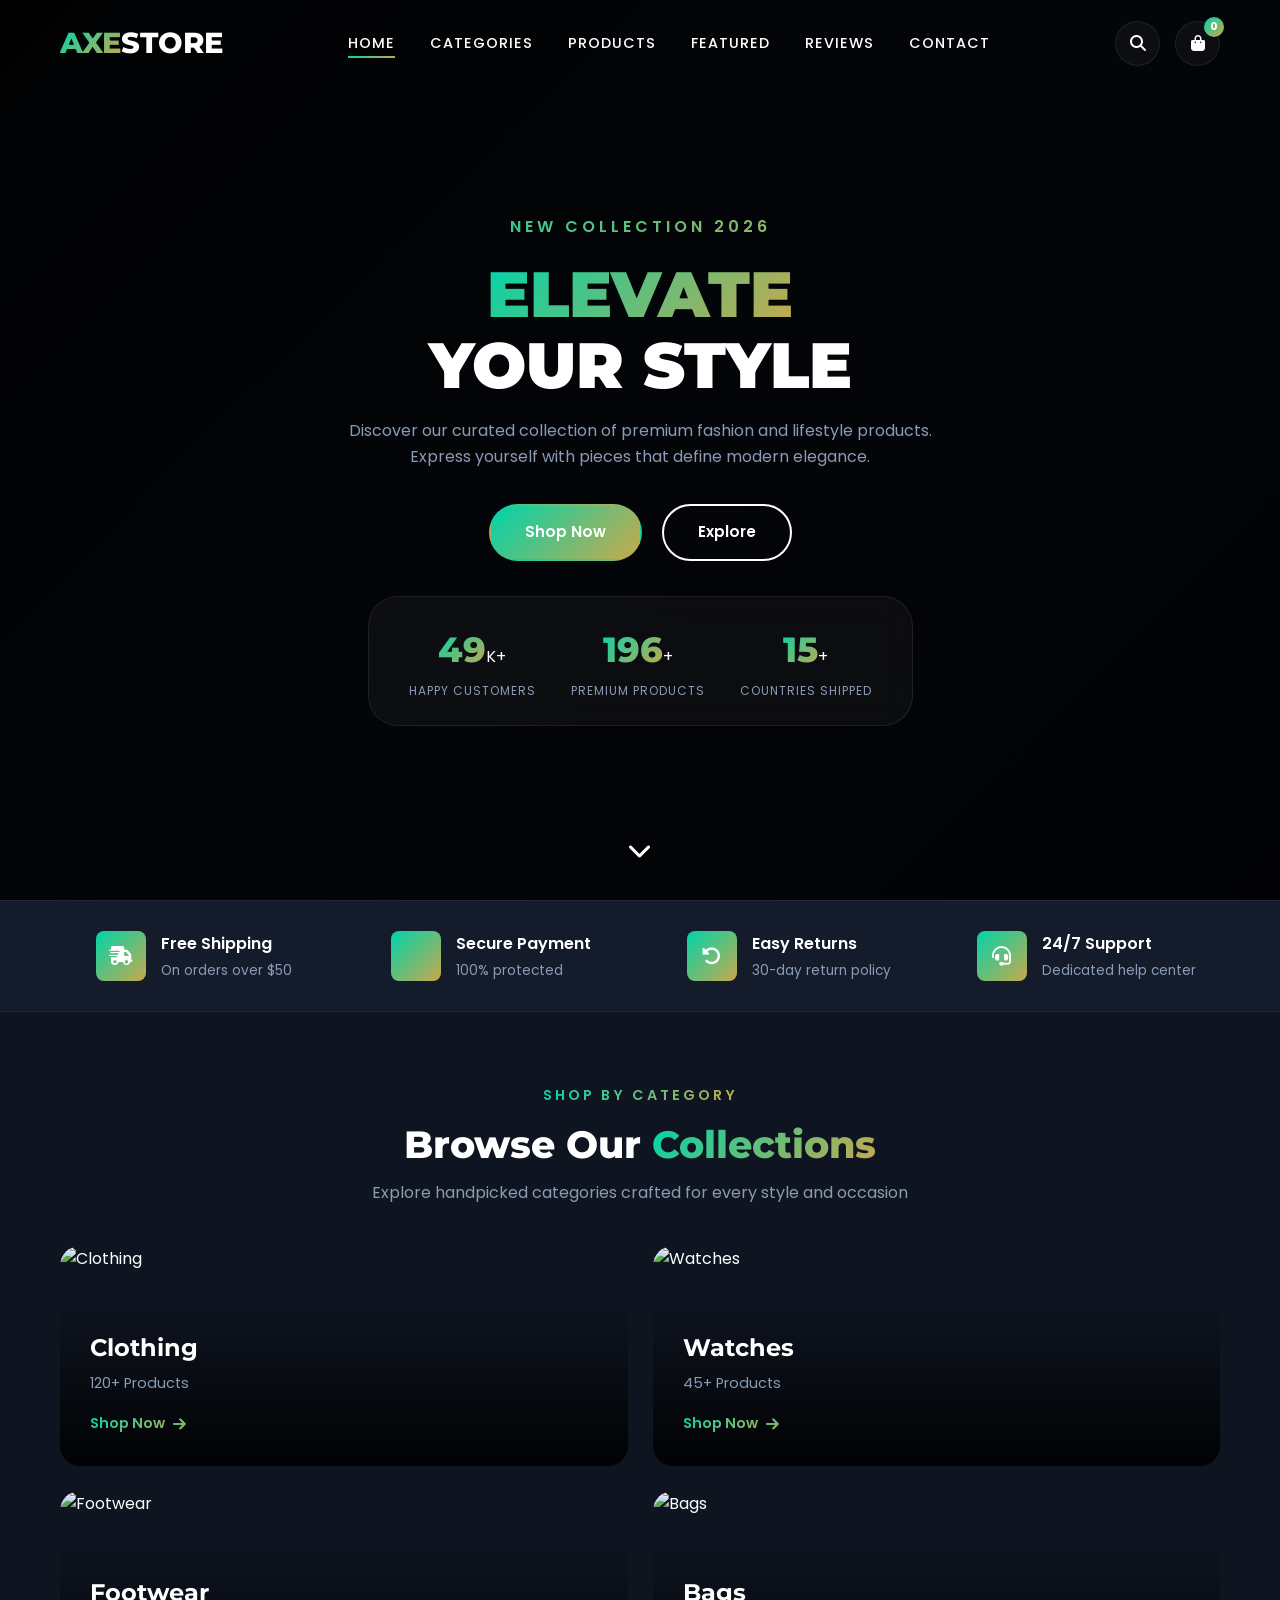
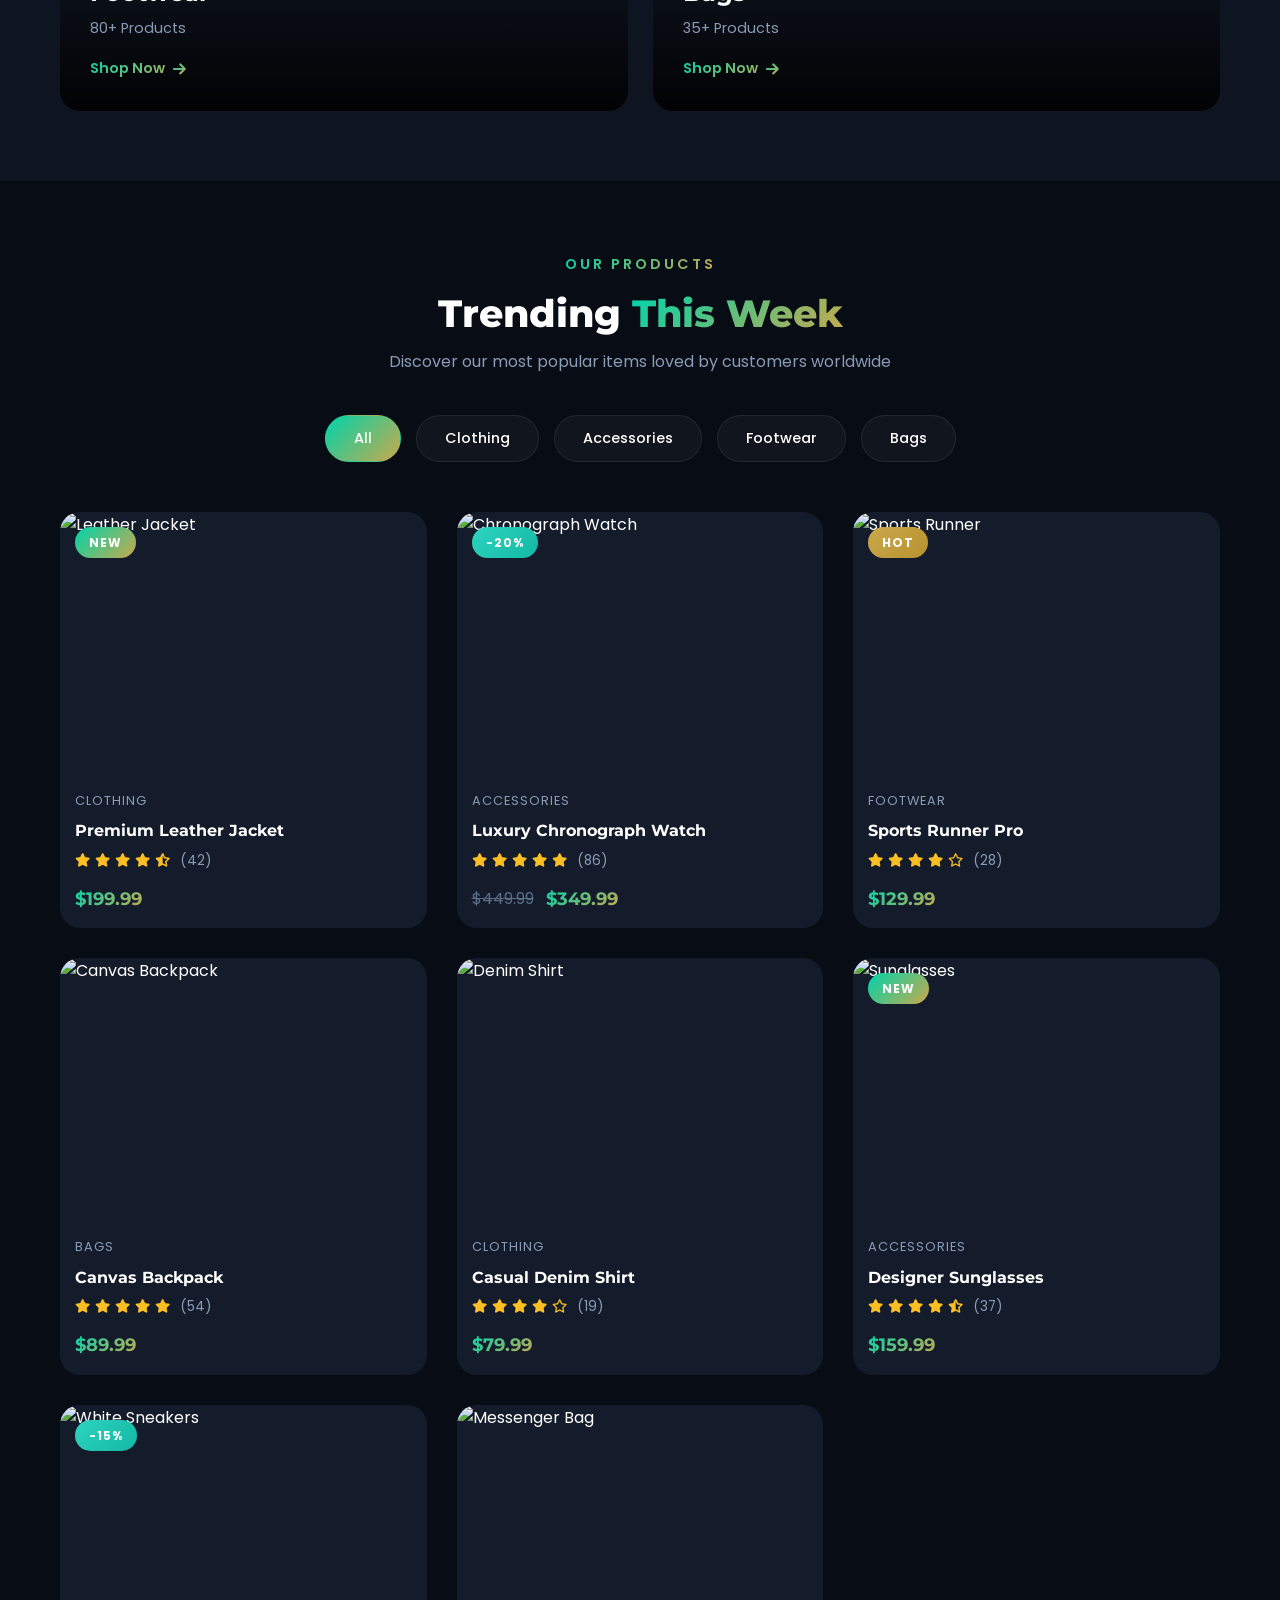
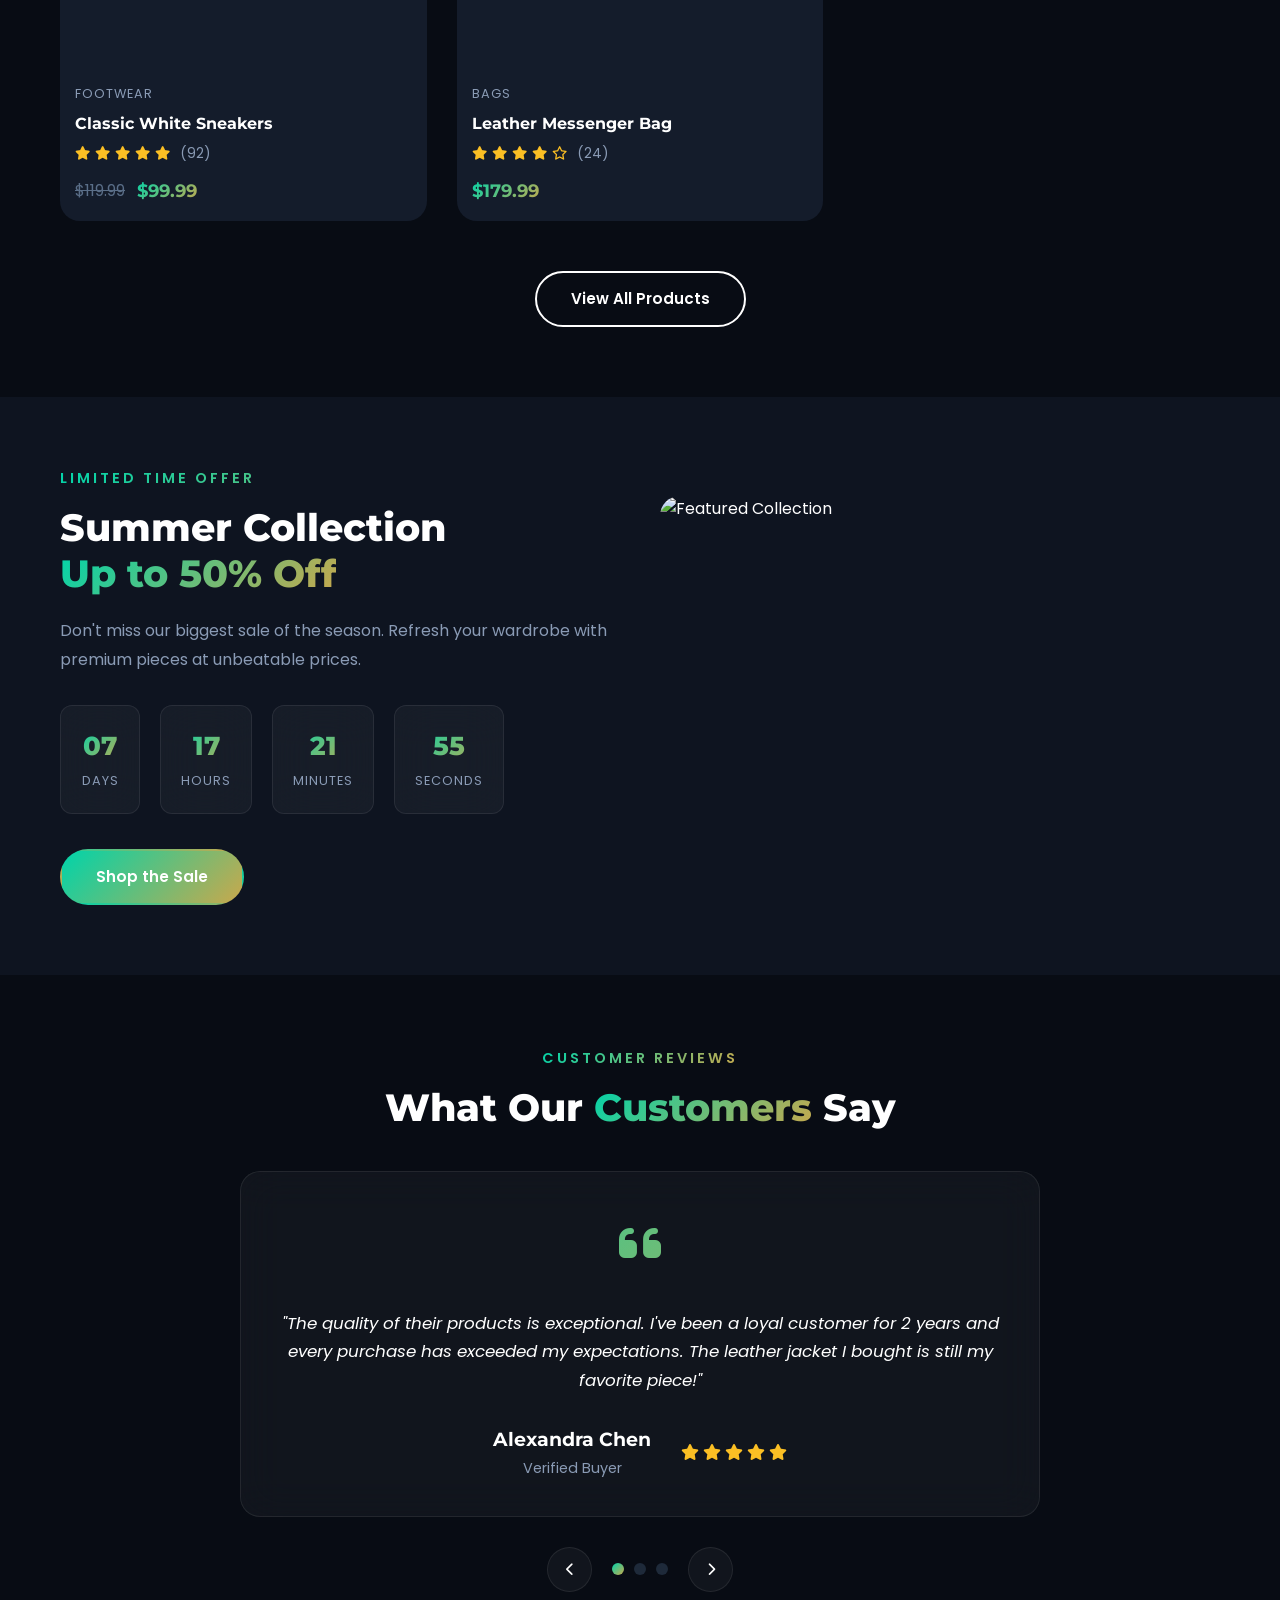
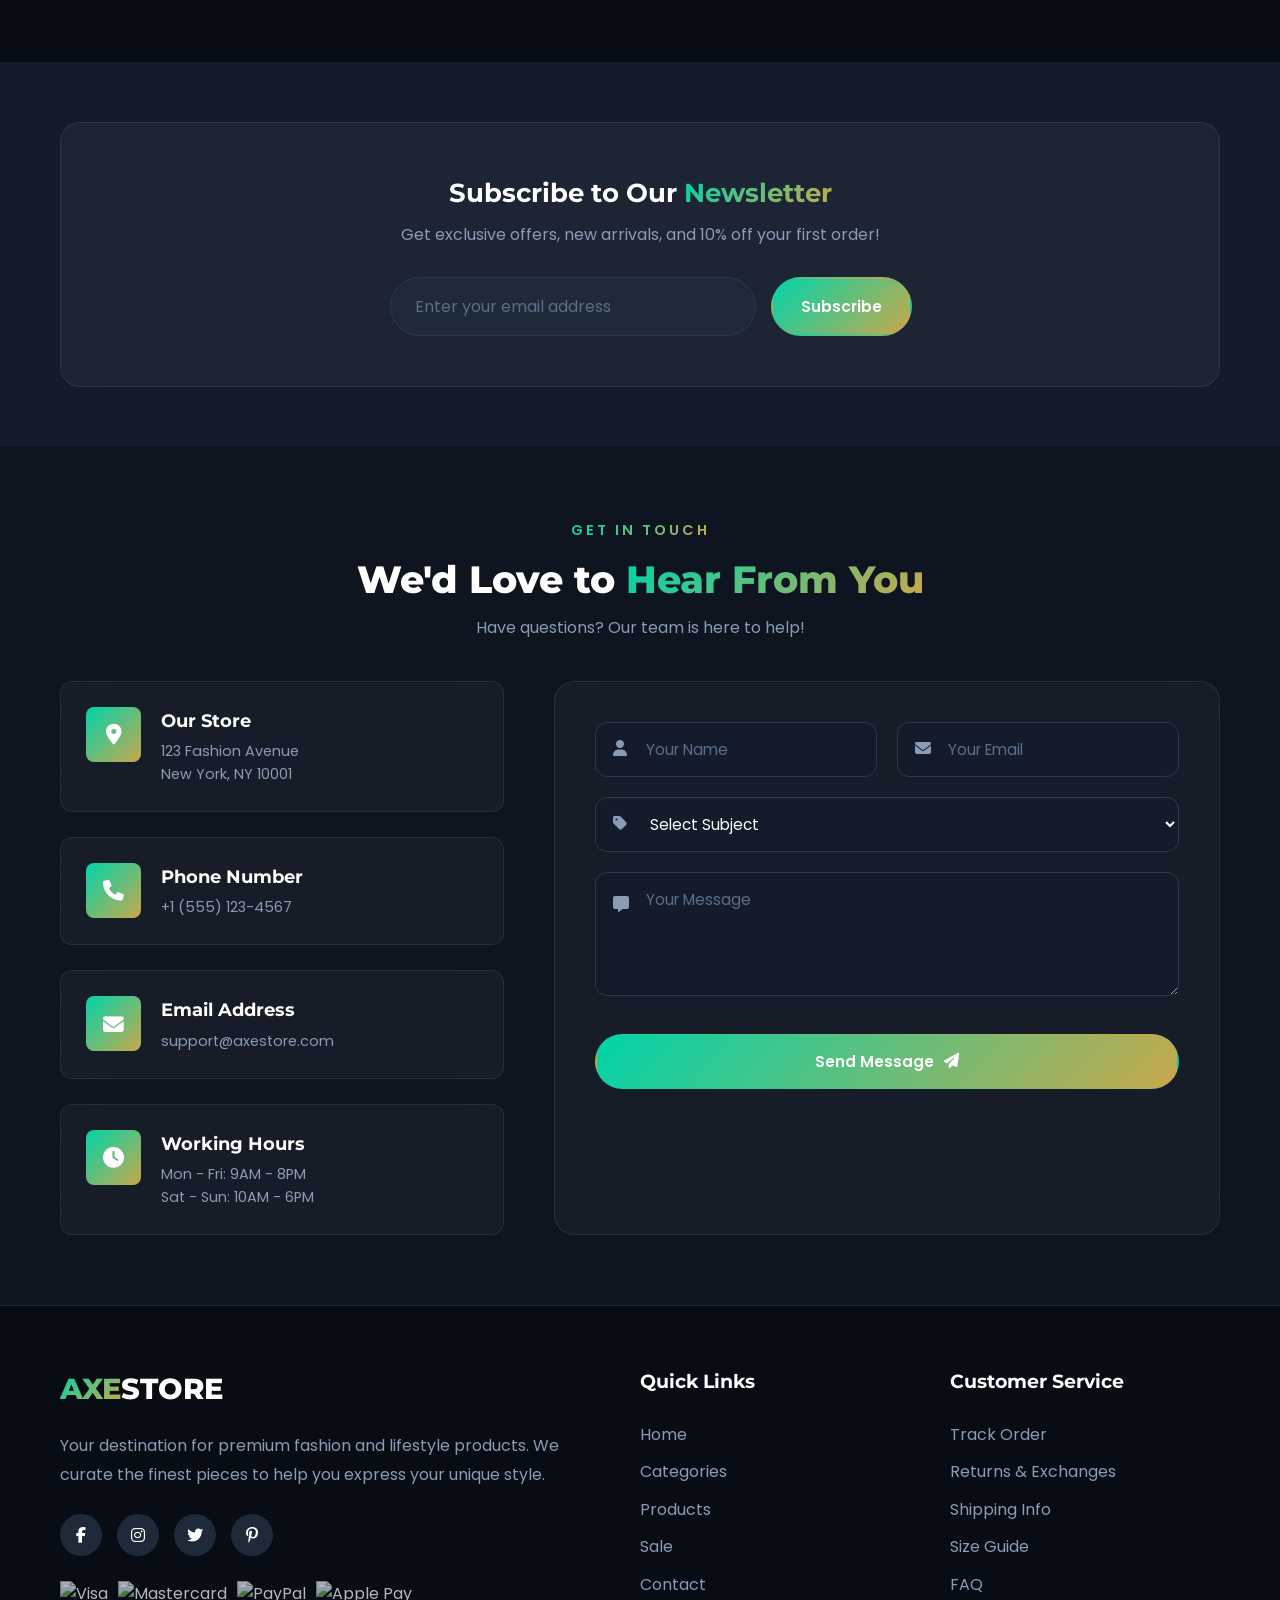
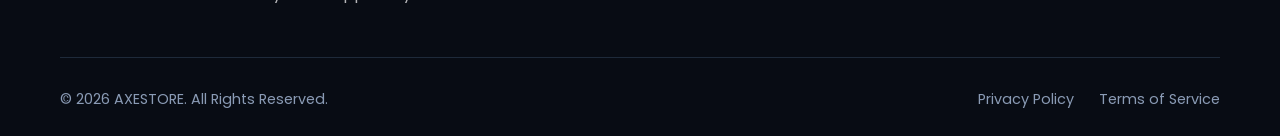
==== index.html @ 55f92786 "Add base styles and layout for the website with CSS variables, typography, buttons, and responsive d" ====
<!DOCTYPE html>
<html lang="en">

<head>
    <meta charset="UTF-8">
    <meta name="viewport" content="width=device-width, initial-scale=1.0">
    <title>AXESTORE | Premium Fashion & Lifestyle</title>
    <meta name="description"
        content="AXESTORE - Discover premium fashion, accessories, and lifestyle products. Shop the latest trends with free shipping on orders over $50.">
    <link rel="preconnect" href="https://fonts.googleapis.com">
    <link rel="preconnect" href="https://fonts.gstatic.com" crossorigin>
    <link
        href="https://fonts.googleapis.com/css2?family=Montserrat:wght@400;500;600;700;800;900&family=Poppins:wght@300;400;500;600;700&display=swap"
        rel="stylesheet">
    <link rel="stylesheet" href="https://cdnjs.cloudflare.com/ajax/libs/font-awesome/6.5.1/css/all.min.css">
    <link rel="stylesheet" href="styles.css">
</head>

<body>
    <!-- Preloader -->
    <div id="preloader">
        <div class="loader">
            <span>AXE</span>STORE
        </div>
    </div>

    <!-- Header -->
    <header id="header">
        <nav class="navbar">
            <div class="nav-container">
                <a href="#" class="logo">
                    <span class="logo-text">AXE</span>STORE
                </a>

                <ul class="nav-menu" id="nav-menu">
                    <li><a href="#home" class="nav-link active">Home</a></li>
                    <li><a href="#categories" class="nav-link">Categories</a></li>
                    <li><a href="#products" class="nav-link">Products</a></li>
                    <li><a href="#featured" class="nav-link">Featured</a></li>
                    <li><a href="#testimonials" class="nav-link">Reviews</a></li>
                    <li><a href="#contact" class="nav-link">Contact</a></li>
                </ul>

                <div class="nav-actions">
                    <button class="search-btn" id="search-btn" aria-label="Search">
                        <i class="fas fa-search"></i>
                    </button>
                    <button class="cart-btn" id="cart-btn" aria-label="Shopping Cart">
                        <i class="fas fa-shopping-bag"></i>
                        <span class="cart-count" id="cart-count">0</span>
                    </button>
                </div>

                <button class="hamburger" id="hamburger" aria-label="Toggle menu">
                    <span class="bar"></span>
                    <span class="bar"></span>
                    <span class="bar"></span>
                </button>
            </div>
        </nav>
    </header>

    <!-- Cart Sidebar -->
    <div class="cart-overlay" id="cart-overlay"></div>
    <div class="cart-sidebar" id="cart-sidebar">
        <div class="cart-header">
            <h3>Shopping Cart</h3>
            <button class="cart-close" id="cart-close">
                <i class="fas fa-times"></i>
            </button>
        </div>
        <div class="cart-items" id="cart-items">
            <!-- Cart items will be injected here -->
            <div class="cart-empty">
                <i class="fas fa-shopping-bag"></i>
                <p>Your cart is empty</p>
                <a href="#products" class="btn btn-primary" id="start-shopping">Start Shopping</a>
            </div>
        </div>
        <div class="cart-footer" id="cart-footer" style="display: none;">
            <div class="cart-subtotal">
                <span>Subtotal:</span>
                <span class="subtotal-amount" id="subtotal-amount">$0.00</span>
            </div>
            <a href="#" class="btn btn-primary btn-block">Checkout</a>
            <p class="cart-note">Shipping & taxes calculated at checkout</p>
        </div>
    </div>

    <!-- Hero Section -->
    <section id="home" class="hero">
        <div class="hero-bg"></div>
        <div class="hero-overlay"></div>
        <div class="hero-content">
            <div class="hero-text">
                <p class="hero-subtitle">New Collection 2026</p>
                <h1 class="hero-title">
                    <span class="gradient-text">ELEVATE</span><br>
                    YOUR STYLE
                </h1>
                <p class="hero-description">
                    Discover our curated collection of premium fashion and lifestyle products.
                    Express yourself with pieces that define modern elegance.
                </p>
                <div class="hero-buttons">
                    <a href="#products" class="btn btn-primary btn-lg">Shop Now</a>
                    <a href="#categories" class="btn btn-outline btn-lg">Explore</a>
                </div>
            </div>
            <div class="hero-stats">
                <div class="stat-item">
                    <span class="stat-number" data-target="50">0</span>K+
                    <span class="stat-label">Happy Customers</span>
                </div>
                <div class="stat-item">
                    <span class="stat-number" data-target="200">0</span>+
                    <span class="stat-label">Premium Products</span>
                </div>
                <div class="stat-item">
                    <span class="stat-number" data-target="15">0</span>+
                    <span class="stat-label">Countries Shipped</span>
                </div>
            </div>
        </div>
        <a href="#categories" class="scroll-down">
            <i class="fas fa-chevron-down"></i>
        </a>
    </section>

    <!-- Features Banner -->
    <section class="features-banner">
        <div class="container">
            <div class="features-grid">
                <div class="feature-item">
                    <div class="feature-icon">
                        <i class="fas fa-truck-fast"></i>
                    </div>
                    <div class="feature-text">
                        <h4>Free Shipping</h4>
                        <p>On orders over $50</p>
                    </div>
                </div>
                <div class="feature-item">
                    <div class="feature-icon">
                        <i class="fas fa-shield-check"></i>
                    </div>
                    <div class="feature-text">
                        <h4>Secure Payment</h4>
                        <p>100% protected</p>
                    </div>
                </div>
                <div class="feature-item">
                    <div class="feature-icon">
                        <i class="fas fa-rotate-left"></i>
                    </div>
                    <div class="feature-text">
                        <h4>Easy Returns</h4>
                        <p>30-day return policy</p>
                    </div>
                </div>
                <div class="feature-item">
                    <div class="feature-icon">
                        <i class="fas fa-headset"></i>
                    </div>
                    <div class="feature-text">
                        <h4>24/7 Support</h4>
                        <p>Dedicated help center</p>
                    </div>
                </div>
            </div>
        </div>
    </section>

    <!-- Categories Section -->
    <section id="categories" class="categories section">
        <div class="container">
            <div class="section-header reveal">
                <span class="section-subtitle">Shop By Category</span>
                <h2 class="section-title">Browse Our <span class="gradient-text">Collections</span></h2>
                <p class="section-description">Explore handpicked categories crafted for every style and occasion</p>
            </div>

            <div class="categories-grid">
                <div class="category-card large reveal" style="--delay: 0.1s" data-category="clothing">
                    <div class="category-image">
                        <img src="https://images.unsplash.com/photo-1441986300917-64674bd600d8?w=600&h=800&fit=crop"
                            alt="Clothing">
                    </div>
                    <div class="category-content">
                        <h3>Clothing</h3>
                        <p>120+ Products</p>
                        <a href="#products" class="category-link">Shop Now <i class="fas fa-arrow-right"></i></a>
                    </div>
                </div>

                <div class="category-card reveal" style="--delay: 0.2s" data-category="accessories">
                    <div class="category-image">
                        <img src="https://images.unsplash.com/photo-1523170335258-f5ed11844a49?w=400&h=400&fit=crop"
                            alt="Watches">
                    </div>
                    <div class="category-content">
                        <h3>Watches</h3>
                        <p>45+ Products</p>
                        <a href="#products" class="category-link">Shop Now <i class="fas fa-arrow-right"></i></a>
                    </div>
                </div>

                <div class="category-card reveal" style="--delay: 0.3s" data-category="footwear">
                    <div class="category-image">
                        <img src="https://images.unsplash.com/photo-1542291026-7eec264c27ff?w=400&h=400&fit=crop"
                            alt="Footwear">
                    </div>
                    <div class="category-content">
                        <h3>Footwear</h3>
                        <p>80+ Products</p>
                        <a href="#products" class="category-link">Shop Now <i class="fas fa-arrow-right"></i></a>
                    </div>
                </div>

                <div class="category-card reveal" style="--delay: 0.4s" data-category="bags">
                    <div class="category-image">
                        <img src="https://images.unsplash.com/photo-1548036328-c9fa89d128fa?w=400&h=400&fit=crop"
                            alt="Bags">
                    </div>
                    <div class="category-content">
                        <h3>Bags</h3>
                        <p>35+ Products</p>
                        <a href="#products" class="category-link">Shop Now <i class="fas fa-arrow-right"></i></a>
                    </div>
                </div>
            </div>
        </div>
    </section>

    <!-- Products Section -->
    <section id="products" class="products section">
        <div class="container">
            <div class="section-header reveal">
                <span class="section-subtitle">Our Products</span>
                <h2 class="section-title">Trending <span class="gradient-text">This Week</span></h2>
                <p class="section-description">Discover our most popular items loved by customers worldwide</p>
            </div>

            <div class="products-filter reveal">
                <button class="filter-btn active" data-filter="all">All</button>
                <button class="filter-btn" data-filter="clothing">Clothing</button>
                <button class="filter-btn" data-filter="accessories">Accessories</button>
                <button class="filter-btn" data-filter="footwear">Footwear</button>
                <button class="filter-btn" data-filter="bags">Bags</button>
            </div>

            <div class="products-grid" id="products-grid">
                <!-- Product 1 -->
                <div class="product-card reveal" data-category="clothing" data-id="1" data-name="Premium Leather Jacket"
                    data-price="199.99"
                    data-image="https://images.unsplash.com/photo-1551028719-00167b16eac5?w=400&h=500&fit=crop">
                    <div class="product-badge">New</div>
                    <div class="product-image">
                        <img src="https://images.unsplash.com/photo-1551028719-00167b16eac5?w=400&h=500&fit=crop"
                            alt="Leather Jacket">
                        <div class="product-actions">
                            <button class="action-btn wishlist-btn" aria-label="Add to wishlist">
                                <i class="far fa-heart"></i>
                            </button>
                            <button class="action-btn quick-view-btn" aria-label="Quick view">
                                <i class="far fa-eye"></i>
                            </button>
                        </div>
                        <button class="add-to-cart-btn">
                            <i class="fas fa-shopping-bag"></i> Add to Cart
                        </button>
                    </div>
                    <div class="product-info">
                        <span class="product-category">Clothing</span>
                        <h3 class="product-name">Premium Leather Jacket</h3>
                        <div class="product-rating">
                            <i class="fas fa-star"></i>
                            <i class="fas fa-star"></i>
                            <i class="fas fa-star"></i>
                            <i class="fas fa-star"></i>
                            <i class="fas fa-star-half-alt"></i>
                            <span>(42)</span>
                        </div>
                        <div class="product-price">
                            <span class="current-price">$199.99</span>
                        </div>
                    </div>
                </div>

                <!-- Product 2 -->
                <div class="product-card reveal" data-category="accessories" data-id="2"
                    data-name="Luxury Chronograph Watch" data-price="349.99"
                    data-image="https://images.unsplash.com/photo-1524592094714-0f0654e20314?w=400&h=500&fit=crop">
                    <div class="product-badge sale">-20%</div>
                    <div class="product-image">
                        <img src="https://images.unsplash.com/photo-1524592094714-0f0654e20314?w=400&h=500&fit=crop"
                            alt="Chronograph Watch">
                        <div class="product-actions">
                            <button class="action-btn wishlist-btn" aria-label="Add to wishlist">
                                <i class="far fa-heart"></i>
                            </button>
                            <button class="action-btn quick-view-btn" aria-label="Quick view">
                                <i class="far fa-eye"></i>
                            </button>
                        </div>
                        <button class="add-to-cart-btn">
                            <i class="fas fa-shopping-bag"></i> Add to Cart
                        </button>
                    </div>
                    <div class="product-info">
                        <span class="product-category">Accessories</span>
                        <h3 class="product-name">Luxury Chronograph Watch</h3>
                        <div class="product-rating">
                            <i class="fas fa-star"></i>
                            <i class="fas fa-star"></i>
                            <i class="fas fa-star"></i>
                            <i class="fas fa-star"></i>
                            <i class="fas fa-star"></i>
                            <span>(86)</span>
                        </div>
                        <div class="product-price">
                            <span class="original-price">$449.99</span>
                            <span class="current-price">$349.99</span>
                        </div>
                    </div>
                </div>

                <!-- Product 3 -->
                <div class="product-card reveal" data-category="footwear" data-id="3" data-name="Sports Runner Pro"
                    data-price="129.99"
                    data-image="https://images.unsplash.com/photo-1542291026-7eec264c27ff?w=400&h=500&fit=crop">
                    <div class="product-badge hot">Hot</div>
                    <div class="product-image">
                        <img src="https://images.unsplash.com/photo-1542291026-7eec264c27ff?w=400&h=500&fit=crop"
                            alt="Sports Runner">
                        <div class="product-actions">
                            <button class="action-btn wishlist-btn" aria-label="Add to wishlist">
                                <i class="far fa-heart"></i>
                            </button>
                            <button class="action-btn quick-view-btn" aria-label="Quick view">
                                <i class="far fa-eye"></i>
                            </button>
                        </div>
                        <button class="add-to-cart-btn">
                            <i class="fas fa-shopping-bag"></i> Add to Cart
                        </button>
                    </div>
                    <div class="product-info">
                        <span class="product-category">Footwear</span>
                        <h3 class="product-name">Sports Runner Pro</h3>
                        <div class="product-rating">
                            <i class="fas fa-star"></i>
                            <i class="fas fa-star"></i>
                            <i class="fas fa-star"></i>
                            <i class="fas fa-star"></i>
                            <i class="far fa-star"></i>
                            <span>(28)</span>
                        </div>
                        <div class="product-price">
                            <span class="current-price">$129.99</span>
                        </div>
                    </div>
                </div>

                <!-- Product 4 -->
                <div class="product-card reveal" data-category="bags" data-id="4" data-name="Canvas Backpack"
                    data-price="89.99"
                    data-image="https://images.unsplash.com/photo-1553062407-98eeb64c6a62?w=400&h=500&fit=crop">
                    <div class="product-image">
                        <img src="https://images.unsplash.com/photo-1553062407-98eeb64c6a62?w=400&h=500&fit=crop"
                            alt="Canvas Backpack">
                        <div class="product-actions">
                            <button class="action-btn wishlist-btn" aria-label="Add to wishlist">
                                <i class="far fa-heart"></i>
                            </button>
                            <button class="action-btn quick-view-btn" aria-label="Quick view">
                                <i class="far fa-eye"></i>
                            </button>
                        </div>
                        <button class="add-to-cart-btn">
                            <i class="fas fa-shopping-bag"></i> Add to Cart
                        </button>
                    </div>
                    <div class="product-info">
                        <span class="product-category">Bags</span>
                        <h3 class="product-name">Canvas Backpack</h3>
                        <div class="product-rating">
                            <i class="fas fa-star"></i>
                            <i class="fas fa-star"></i>
                            <i class="fas fa-star"></i>
                            <i class="fas fa-star"></i>
                            <i class="fas fa-star"></i>
                            <span>(54)</span>
                        </div>
                        <div class="product-price">
                            <span class="current-price">$89.99</span>
                        </div>
                    </div>
                </div>

                <!-- Product 5 -->
                <div class="product-card reveal" data-category="clothing" data-id="5" data-name="Casual Denim Shirt"
                    data-price="79.99"
                    data-image="https://images.unsplash.com/photo-1596755094514-f87e34085b2c?w=400&h=500&fit=crop">
                    <div class="product-image">
                        <img src="https://images.unsplash.com/photo-1596755094514-f87e34085b2c?w=400&h=500&fit=crop"
                            alt="Denim Shirt">
                        <div class="product-actions">
                            <button class="action-btn wishlist-btn" aria-label="Add to wishlist">
                                <i class="far fa-heart"></i>
                            </button>
                            <button class="action-btn quick-view-btn" aria-label="Quick view">
                                <i class="far fa-eye"></i>
                            </button>
                        </div>
                        <button class="add-to-cart-btn">
                            <i class="fas fa-shopping-bag"></i> Add to Cart
                        </button>
                    </div>
                    <div class="product-info">
                        <span class="product-category">Clothing</span>
                        <h3 class="product-name">Casual Denim Shirt</h3>
                        <div class="product-rating">
                            <i class="fas fa-star"></i>
                            <i class="fas fa-star"></i>
                            <i class="fas fa-star"></i>
                            <i class="fas fa-star"></i>
                            <i class="far fa-star"></i>
                            <span>(19)</span>
                        </div>
                        <div class="product-price">
                            <span class="current-price">$79.99</span>
                        </div>
                    </div>
                </div>

                <!-- Product 6 -->
                <div class="product-card reveal" data-category="accessories" data-id="6" data-name="Designer Sunglasses"
                    data-price="159.99"
                    data-image="https://images.unsplash.com/photo-1572635196237-14b3f281503f?w=400&h=500&fit=crop">
                    <div class="product-badge">New</div>
                    <div class="product-image">
                        <img src="https://images.unsplash.com/photo-1572635196237-14b3f281503f?w=400&h=500&fit=crop"
                            alt="Sunglasses">
                        <div class="product-actions">
                            <button class="action-btn wishlist-btn" aria-label="Add to wishlist">
                                <i class="far fa-heart"></i>
                            </button>
                            <button class="action-btn quick-view-btn" aria-label="Quick view">
                                <i class="far fa-eye"></i>
                            </button>
                        </div>
                        <button class="add-to-cart-btn">
                            <i class="fas fa-shopping-bag"></i> Add to Cart
                        </button>
                    </div>
                    <div class="product-info">
                        <span class="product-category">Accessories</span>
                        <h3 class="product-name">Designer Sunglasses</h3>
                        <div class="product-rating">
                            <i class="fas fa-star"></i>
                            <i class="fas fa-star"></i>
                            <i class="fas fa-star"></i>
                            <i class="fas fa-star"></i>
                            <i class="fas fa-star-half-alt"></i>
                            <span>(37)</span>
                        </div>
                        <div class="product-price">
                            <span class="current-price">$159.99</span>
                        </div>
                    </div>
                </div>

                <!-- Product 7 -->
                <div class="product-card reveal" data-category="footwear" data-id="7" data-name="Classic White Sneakers"
                    data-price="99.99"
                    data-image="https://images.unsplash.com/photo-1549298916-b41d501d3772?w=400&h=500&fit=crop">
                    <div class="product-badge sale">-15%</div>
                    <div class="product-image">
                        <img src="https://images.unsplash.com/photo-1549298916-b41d501d3772?w=400&h=500&fit=crop"
                            alt="White Sneakers">
                        <div class="product-actions">
                            <button class="action-btn wishlist-btn" aria-label="Add to wishlist">
                                <i class="far fa-heart"></i>
                            </button>
                            <button class="action-btn quick-view-btn" aria-label="Quick view">
                                <i class="far fa-eye"></i>
                            </button>
                        </div>
                        <button class="add-to-cart-btn">
                            <i class="fas fa-shopping-bag"></i> Add to Cart
                        </button>
                    </div>
                    <div class="product-info">
                        <span class="product-category">Footwear</span>
                        <h3 class="product-name">Classic White Sneakers</h3>
                        <div class="product-rating">
                            <i class="fas fa-star"></i>
                            <i class="fas fa-star"></i>
                            <i class="fas fa-star"></i>
                            <i class="fas fa-star"></i>
                            <i class="fas fa-star"></i>
                            <span>(92)</span>
                        </div>
                        <div class="product-price">
                            <span class="original-price">$119.99</span>
                            <span class="current-price">$99.99</span>
                        </div>
                    </div>
                </div>

                <!-- Product 8 -->
                <div class="product-card reveal" data-category="bags" data-id="8" data-name="Leather Messenger Bag"
                    data-price="179.99"
                    data-image="https://images.unsplash.com/photo-1548036328-c9fa89d128fa?w=400&h=500&fit=crop">
                    <div class="product-image">
                        <img src="https://images.unsplash.com/photo-1548036328-c9fa89d128fa?w=400&h=500&fit=crop"
                            alt="Messenger Bag">
                        <div class="product-actions">
                            <button class="action-btn wishlist-btn" aria-label="Add to wishlist">
                                <i class="far fa-heart"></i>
                            </button>
                            <button class="action-btn quick-view-btn" aria-label="Quick view">
                                <i class="far fa-eye"></i>
                            </button>
                        </div>
                        <button class="add-to-cart-btn">
                            <i class="fas fa-shopping-bag"></i> Add to Cart
                        </button>
                    </div>
                    <div class="product-info">
                        <span class="product-category">Bags</span>
                        <h3 class="product-name">Leather Messenger Bag</h3>
                        <div class="product-rating">
                            <i class="fas fa-star"></i>
                            <i class="fas fa-star"></i>
                            <i class="fas fa-star"></i>
                            <i class="fas fa-star"></i>
                            <i class="far fa-star"></i>
                            <span>(24)</span>
                        </div>
                        <div class="product-price">
                            <span class="current-price">$179.99</span>
                        </div>
                    </div>
                </div>
            </div>

            <div class="products-cta reveal">
                <a href="#" class="btn btn-outline btn-lg">View All Products</a>
            </div>
        </div>
    </section>

    <!-- Featured/Deal Section -->
    <section id="featured" class="featured section">
        <div class="container">
            <div class="featured-content">
                <div class="featured-image reveal">
                    <img src="https://images.unsplash.com/photo-1483985988355-763728e1935b?w=800&h=600&fit=crop"
                        alt="Featured Collection">
                </div>
                <div class="featured-text reveal">
                    <span class="section-subtitle">Limited Time Offer</span>
                    <h2 class="section-title">Summer Collection<br><span class="gradient-text">Up to 50% Off</span></h2>
                    <p>Don't miss our biggest sale of the season. Refresh your wardrobe with premium pieces at
                        unbeatable prices.</p>
                    <div class="countdown" id="countdown">
                        <div class="countdown-item">
                            <span class="countdown-number" id="days">00</span>
                            <span class="countdown-label">Days</span>
                        </div>
                        <div class="countdown-item">
                            <span class="countdown-number" id="hours">00</span>
                            <span class="countdown-label">Hours</span>
                        </div>
                        <div class="countdown-item">
                            <span class="countdown-number" id="minutes">00</span>
                            <span class="countdown-label">Minutes</span>
                        </div>
                        <div class="countdown-item">
                            <span class="countdown-number" id="seconds">00</span>
                            <span class="countdown-label">Seconds</span>
                        </div>
                    </div>
                    <a href="#products" class="btn btn-primary btn-lg">Shop the Sale</a>
                </div>
            </div>
        </div>
    </section>

    <!-- Testimonials Section -->
    <section id="testimonials" class="testimonials section">
        <div class="container">
            <div class="section-header reveal">
                <span class="section-subtitle">Customer Reviews</span>
                <h2 class="section-title">What Our <span class="gradient-text">Customers</span> Say</h2>
            </div>

            <div class="testimonials-slider reveal">
                <div class="testimonial-card active">
                    <div class="testimonial-content">
                        <div class="quote-icon">
                            <i class="fas fa-quote-left"></i>
                        </div>
                        <p>"The quality of their products is exceptional. I've been a loyal customer for 2 years and
                            every purchase
                            has exceeded my expectations. The leather jacket I bought is still my favorite piece!"</p>
                    </div>
                    <div class="testimonial-author">
                        <div class="author-info">
                            <h4>Alexandra Chen</h4>
                            <span>Verified Buyer</span>
                        </div>
                        <div class="rating">
                            <i class="fas fa-star"></i>
                            <i class="fas fa-star"></i>
                            <i class="fas fa-star"></i>
                            <i class="fas fa-star"></i>
                            <i class="fas fa-star"></i>
                        </div>
                    </div>
                </div>

                <div class="testimonial-card">
                    <div class="testimonial-content">
                        <div class="quote-icon">
                            <i class="fas fa-quote-left"></i>
                        </div>
                        <p>"Fast shipping and amazing customer service. Had an issue with sizing and they handled the
                            exchange
                            seamlessly. Will definitely be ordering again!"</p>
                    </div>
                    <div class="testimonial-author">
                        <div class="author-info">
                            <h4>Marcus Williams</h4>
                            <span>Verified Buyer</span>
                        </div>
                        <div class="rating">
                            <i class="fas fa-star"></i>
                            <i class="fas fa-star"></i>
                            <i class="fas fa-star"></i>
                            <i class="fas fa-star"></i>
                            <i class="fas fa-star"></i>
                        </div>
                    </div>
                </div>

                <div class="testimonial-card">
                    <div class="testimonial-content">
                        <div class="quote-icon">
                            <i class="fas fa-quote-left"></i>
                        </div>
                        <p>"I love how they curate their collection. Every piece feels unique and premium. The attention
                            to
                            detail in packaging also makes it feel like a special experience."</p>
                    </div>
                    <div class="testimonial-author">
                        <div class="author-info">
                            <h4>Sophie Martinez</h4>
                            <span>Verified Buyer</span>
                        </div>
                        <div class="rating">
                            <i class="fas fa-star"></i>
                            <i class="fas fa-star"></i>
                            <i class="fas fa-star"></i>
                            <i class="fas fa-star"></i>
                            <i class="fas fa-star-half-alt"></i>
                        </div>
                    </div>
                </div>

                <div class="testimonial-nav">
                    <button class="nav-btn prev" id="prev-testimonial"><i class="fas fa-chevron-left"></i></button>
                    <div class="testimonial-dots">
                        <span class="dot active"></span>
                        <span class="dot"></span>
                        <span class="dot"></span>
                    </div>
                    <button class="nav-btn next" id="next-testimonial"><i class="fas fa-chevron-right"></i></button>
                </div>
            </div>
        </div>
    </section>

    <!-- Newsletter Section -->
    <section class="newsletter section">
        <div class="container">
            <div class="newsletter-content reveal">
                <div class="newsletter-text">
                    <h2>Subscribe to Our <span class="gradient-text">Newsletter</span></h2>
                    <p>Get exclusive offers, new arrivals, and 10% off your first order!</p>
                </div>
                <form class="newsletter-form" id="newsletter-form">
                    <input type="email" placeholder="Enter your email address" required>
                    <button type="submit" class="btn btn-primary">Subscribe</button>
                </form>
            </div>
        </div>
    </section>

    <!-- Contact Section -->
    <section id="contact" class="contact section">
        <div class="container">
            <div class="section-header reveal">
                <span class="section-subtitle">Get In Touch</span>
                <h2 class="section-title">We'd Love to <span class="gradient-text">Hear From You</span></h2>
                <p class="section-description">Have questions? Our team is here to help!</p>
            </div>

            <div class="contact-wrapper">
                <div class="contact-info reveal">
                    <div class="info-card">
                        <div class="info-icon">
                            <i class="fas fa-location-dot"></i>
                        </div>
                        <div class="info-content">
                            <h4>Our Store</h4>
                            <p>123 Fashion Avenue<br>New York, NY 10001</p>
                        </div>
                    </div>

                    <div class="info-card">
                        <div class="info-icon">
                            <i class="fas fa-phone"></i>
                        </div>
                        <div class="info-content">
                            <h4>Phone Number</h4>
                            <p>+1 (555) 123-4567</p>
                        </div>
                    </div>

                    <div class="info-card">
                        <div class="info-icon">
                            <i class="fas fa-envelope"></i>
                        </div>
                        <div class="info-content">
                            <h4>Email Address</h4>
                            <p>support@axestore.com</p>
                        </div>
                    </div>

                    <div class="info-card">
                        <div class="info-icon">
                            <i class="fas fa-clock"></i>
                        </div>
                        <div class="info-content">
                            <h4>Working Hours</h4>
                            <p>Mon - Fri: 9AM - 8PM<br>Sat - Sun: 10AM - 6PM</p>
                        </div>
                    </div>
                </div>

                <div class="contact-form-wrapper reveal">
                    <form id="contact-form" class="contact-form">
                        <div class="form-group">
                            <input type="text" id="name" name="name" placeholder="Your Name" required>
                            <span class="form-icon"><i class="fas fa-user"></i></span>
                        </div>

                        <div class="form-group">
                            <input type="email" id="email" name="email" placeholder="Your Email" required>
                            <span class="form-icon"><i class="fas fa-envelope"></i></span>
                        </div>

                        <div class="form-group full-width">
                            <select id="subject" name="subject">
                                <option value="">Select Subject</option>
                                <option value="order">Order Inquiry</option>
                                <option value="returns">Returns & Exchanges</option>
                                <option value="products">Product Questions</option>
                                <option value="other">Other</option>
                            </select>
                            <span class="form-icon"><i class="fas fa-tag"></i></span>
                        </div>

                        <div class="form-group full-width">
                            <textarea id="message" name="message" placeholder="Your Message" rows="4"
                                required></textarea>
                            <span class="form-icon"><i class="fas fa-message"></i></span>
                        </div>

                        <button type="submit" class="btn btn-primary btn-lg btn-block">
                            <span>Send Message</span>
                            <i class="fas fa-paper-plane"></i>
                        </button>
                    </form>
                </div>
            </div>
        </div>
    </section>

    <!-- Footer -->
    <footer class="footer">
        <div class="container">
            <div class="footer-content">
                <div class="footer-brand">
                    <a href="#" class="logo">
                        <span class="logo-text">AXE</span>STORE
                    </a>
                    <p>Your destination for premium fashion and lifestyle products. We curate the finest pieces to help
                        you
                        express your unique style.</p>
                    <div class="footer-social">
                        <a href="#" aria-label="Facebook"><i class="fab fa-facebook-f"></i></a>
                        <a href="#" aria-label="Instagram"><i class="fab fa-instagram"></i></a>
                        <a href="#" aria-label="Twitter"><i class="fab fa-twitter"></i></a>
                        <a href="#" aria-label="Pinterest"><i class="fab fa-pinterest-p"></i></a>
                    </div>
                    <div class="payment-methods" style="margin-top: 25px;">
                        <img src="https://cdn-icons-png.flaticon.com/32/349/349221.png" alt="Visa">
                        <img src="https://cdn-icons-png.flaticon.com/32/349/349228.png" alt="Mastercard">
                        <img src="https://cdn-icons-png.flaticon.com/32/349/349230.png" alt="PayPal">
                        <img src="https://cdn-icons-png.flaticon.com/32/5968/5968299.png" alt="Apple Pay">
                    </div>
                </div>

                <div class="footer-links">
                    <h4>Quick Links</h4>
                    <ul>
                        <li><a href="#home">Home</a></li>
                        <li><a href="#categories">Categories</a></li>
                        <li><a href="#products">Products</a></li>
                        <li><a href="#featured">Sale</a></li>
                        <li><a href="#contact">Contact</a></li>
                    </ul>
                </div>

                <div class="footer-links">
                    <h4>Customer Service</h4>
                    <ul>
                        <li><a href="#">Track Order</a></li>
                        <li><a href="#">Returns &amp; Exchanges</a></li>
                        <li><a href="#">Shipping Info</a></li>
                        <li><a href="#">Size Guide</a></li>
                        <li><a href="#">FAQ</a></li>
                    </ul>
                </div>
            </div>

            <div class="footer-bottom">
                <p>&copy; 2026 AXESTORE. All Rights Reserved.</p>
                <div class="footer-bottom-links">
                    <a href="#">Privacy Policy</a>
                    <a href="#">Terms of Service</a>
                </div>
            </div>
        </div>
    </footer>

    <!-- Back to Top Button -->
    <button id="back-to-top" aria-label="Back to top">
        <i class="fas fa-arrow-up"></i>
    </button>

    <script src="script.js"></script>
</body>

</html>
---- styles.css ----
/* CSS Variables */
:root {
    /* Colors */
    --primary: #00d4aa;
    --primary-dark: #00b892;
    --secondary: #c9a84c;
    --gradient: linear-gradient(135deg, var(--primary) 0%, var(--secondary) 100%);
    --gradient-hover: linear-gradient(135deg, var(--secondary) 0%, var(--primary) 100%);

    --dark: #080c14;
    --dark-light: #0e1420;
    --dark-gray: #141c2b;
    --gray: #1e2a3a;
    --gray-light: #2a3a4d;
    --text: #ffffff;
    --text-muted: #8a9bb5;
    --text-dark: #5a6e88;

    /* Glass */
    --glass-bg: rgba(255, 255, 255, 0.04);
    --glass-border: rgba(255, 255, 255, 0.08);
    --glass-shadow: 0 8px 32px rgba(0, 0, 0, 0.4);

    /* Typography */
    --font-heading: 'Montserrat', sans-serif;
    --font-body: 'Poppins', sans-serif;

    /* Spacing */
    --section-padding: 70px 0;
    --container-padding: 0 20px;

    /* Transitions */
    --transition: all 0.3s ease;
    --transition-slow: all 0.5s ease;

    /* Border Radius */
    --radius-sm: 8px;
    --radius-md: 12px;
    --radius-lg: 20px;
    --radius-xl: 30px;
}

/* Reset & Base */
*,
*::before,
*::after {
    margin: 0;
    padding: 0;
    box-sizing: border-box;
}

html {
    scroll-behavior: smooth;
    scroll-padding-top: 80px;
}

body {
    font-family: var(--font-body);
    background-color: var(--dark);
    color: var(--text);
    line-height: 1.6;
    overflow-x: hidden;
}

a {
    text-decoration: none;
    color: inherit;
    transition: var(--transition);
}

ul {
    list-style: none;
}

img {
    max-width: 100%;
    height: auto;
    display: block;
}

button {
    cursor: pointer;
    border: none;
    outline: none;
    font-family: inherit;
}

/* Preloader */
#preloader {
    position: fixed;
    top: 0;
    left: 0;
    width: 100%;
    height: 100%;
    background: var(--dark);
    display: flex;
    align-items: center;
    justify-content: center;
    z-index: 9999;
    transition: opacity 0.5s ease, visibility 0.5s ease;
}

#preloader.hidden {
    opacity: 0;
    visibility: hidden;
}

.loader {
    font-family: var(--font-heading);
    font-size: 2.2rem;
    font-weight: 800;
    color: var(--text);
    animation: pulse 1.5s ease-in-out infinite;
}

.loader span {
    background: var(--gradient);
    -webkit-background-clip: text;
    -webkit-text-fill-color: transparent;
    background-clip: text;
}

@keyframes pulse {

    0%,
    100% {
        transform: scale(1);
        opacity: 1;
    }

    50% {
        transform: scale(1.1);
        opacity: 0.7;
    }
}

/* Container */
.container {
    max-width: 1200px;
    margin: 0 auto;
    padding: var(--container-padding);
}

/* Section */
.section {
    padding: var(--section-padding);
    position: relative;
}

.section-header {
    text-align: center;
    margin-bottom: 40px;
}

.section-subtitle {
    display: inline-block;
    font-size: 0.9rem;
    font-weight: 600;
    text-transform: uppercase;
    letter-spacing: 3px;
    background: var(--gradient);
    -webkit-background-clip: text;
    -webkit-text-fill-color: transparent;
    background-clip: text;
    margin-bottom: 15px;
}

.section-title {
    font-family: var(--font-heading);
    font-size: clamp(1.6rem, 4vw, 2.4rem);
    font-weight: 800;
    margin-bottom: 12px;
    line-height: 1.2;
}

.section-description {
    color: var(--text-muted);
    max-width: 600px;
    margin: 0 auto;
}

.gradient-text {
    background: var(--gradient);
    -webkit-background-clip: text;
    -webkit-text-fill-color: transparent;
    background-clip: text;
}

/* Buttons */
.btn {
    display: inline-flex;
    align-items: center;
    justify-content: center;
    gap: 10px;
    padding: 12px 28px;
    font-family: var(--font-body);
    font-size: 0.95rem;
    font-weight: 600;
    border-radius: var(--radius-xl);
    transition: var(--transition);
    cursor: pointer;
    border: 2px solid transparent;
}

.btn-primary {
    background: var(--gradient);
    color: var(--text);
    border-color: transparent;
}

.btn-primary:hover {
    background: var(--gradient-hover);
    transform: translateY(-3px);
    box-shadow: 0 10px 30px rgba(0, 212, 170, 0.35);
}

.btn-outline {
    background: transparent;
    color: var(--text);
    border-color: var(--text);
}

.btn-outline:hover {
    background: var(--text);
    color: var(--dark);
    transform: translateY(-3px);
}

.btn-lg {
    padding: 14px 34px;
    font-size: 0.95rem;
}

.btn-block {
    width: 100%;
}

/* Header */
#header {
    position: fixed;
    top: 0;
    left: 0;
    width: 100%;
    z-index: 1000;
    transition: var(--transition);
}

#header.scrolled {
    background: rgba(8, 12, 20, 0.95);
    backdrop-filter: blur(20px);
    box-shadow: 0 2px 30px rgba(0, 0, 0, 0.5);
}

.navbar {
    padding: 20px 0;
    transition: var(--transition);
}

#header.scrolled .navbar {
    padding: 15px 0;
}

.nav-container {
    max-width: 1200px;
    margin: 0 auto;
    padding: var(--container-padding);
    display: flex;
    align-items: center;
    justify-content: space-between;
}

.logo {
    font-family: var(--font-heading);
    font-size: 1.8rem;
    font-weight: 800;
    color: var(--text);
}

.logo-text {
    background: var(--gradient);
    -webkit-background-clip: text;
    -webkit-text-fill-color: transparent;
    background-clip: text;
}

.nav-menu {
    display: flex;
    align-items: center;
    gap: 35px;
}

.nav-link {
    font-size: 0.9rem;
    font-weight: 500;
    text-transform: uppercase;
    letter-spacing: 1px;
    color: var(--text);
    position: relative;
}

.nav-link::after {
    content: '';
    position: absolute;
    bottom: -5px;
    left: 0;
    width: 0;
    height: 2px;
    background: var(--gradient);
    transition: var(--transition);
}

.nav-link:hover::after,
.nav-link.active::after {
    width: 100%;
}

.nav-actions {
    display: flex;
    align-items: center;
    gap: 15px;
}

.search-btn,
.cart-btn {
    width: 45px;
    height: 45px;
    background: var(--glass-bg);
    border: 1px solid var(--glass-border);
    border-radius: 50%;
    display: flex;
    align-items: center;
    justify-content: center;
    color: var(--text);
    font-size: 1rem;
    transition: var(--transition);
    position: relative;
}

.search-btn:hover,
.cart-btn:hover {
    background: var(--gradient);
    border-color: transparent;
}

.cart-count {
    position: absolute;
    top: -5px;
    right: -5px;
    width: 20px;
    height: 20px;
    background: var(--gradient);
    border-radius: 50%;
    font-size: 0.7rem;
    font-weight: 700;
    display: flex;
    align-items: center;
    justify-content: center;
}

.hamburger {
    display: none;
    flex-direction: column;
    gap: 6px;
    background: transparent;
    padding: 5px;
}

.bar {
    width: 28px;
    height: 3px;
    background: var(--text);
    border-radius: 3px;
    transition: var(--transition);
}

.hamburger.active .bar:nth-child(1) {
    transform: rotate(45deg) translate(6px, 6px);
}

.hamburger.active .bar:nth-child(2) {
    opacity: 0;
}

.hamburger.active .bar:nth-child(3) {
    transform: rotate(-45deg) translate(6px, -6px);
}

/* Cart Sidebar */
.cart-overlay {
    position: fixed;
    top: 0;
    left: 0;
    width: 100%;
    height: 100%;
    background: rgba(0, 0, 0, 0.7);
    opacity: 0;
    visibility: hidden;
    transition: var(--transition);
    z-index: 1010;
}

.cart-overlay.active {
    opacity: 1;
    visibility: visible;
}

.cart-sidebar {
    position: fixed;
    top: 0;
    right: -420px;
    width: 400px;
    max-width: 100%;
    height: 100%;
    background: var(--dark-light);
    z-index: 1020;
    transition: var(--transition-slow);
    display: flex;
    flex-direction: column;
}

.cart-sidebar.active {
    right: 0;
}

.cart-header {
    padding: 25px;
    border-bottom: 1px solid var(--gray);
    display: flex;
    align-items: center;
    justify-content: space-between;
}

.cart-header h3 {
    font-family: var(--font-heading);
    font-size: 1.3rem;
    font-weight: 700;
}

.cart-close {
    width: 40px;
    height: 40px;
    background: var(--gray);
    border-radius: 50%;
    display: flex;
    align-items: center;
    justify-content: center;
    color: var(--text);
    transition: var(--transition);
}

.cart-close:hover {
    background: var(--primary);
}

.cart-items {
    flex: 1;
    overflow-y: auto;
    padding: 20px;
}

.cart-empty {
    height: 100%;
    display: flex;
    flex-direction: column;
    align-items: center;
    justify-content: center;
    gap: 20px;
    color: var(--text-muted);
}

.cart-empty i {
    font-size: 4rem;
    opacity: 0.3;
}

.cart-item {
    display: flex;
    gap: 15px;
    padding: 15px 0;
    border-bottom: 1px solid var(--gray);
}

.cart-item-image {
    width: 80px;
    height: 80px;
    border-radius: var(--radius-sm);
    overflow: hidden;
    flex-shrink: 0;
}

.cart-item-image img {
    width: 100%;
    height: 100%;
    object-fit: cover;
}

.cart-item-details {
    flex: 1;
}

.cart-item-name {
    font-weight: 600;
    margin-bottom: 5px;
    font-size: 0.95rem;
}

.cart-item-price {
    background: var(--gradient);
    -webkit-background-clip: text;
    -webkit-text-fill-color: transparent;
    background-clip: text;
    font-weight: 700;
}

.cart-item-quantity {
    display: flex;
    align-items: center;
    gap: 10px;
    margin-top: 10px;
}

.quantity-btn {
    width: 28px;
    height: 28px;
    background: var(--gray);
    border-radius: 50%;
    display: flex;
    align-items: center;
    justify-content: center;
    color: var(--text);
    font-size: 0.8rem;
    transition: var(--transition);
}

.quantity-btn:hover {
    background: var(--primary);
}

.quantity-input {
    width: 40px;
    text-align: center;
    background: transparent;
    border: none;
    color: var(--text);
    font-size: 0.95rem;
    font-weight: 600;
}

.cart-item-remove {
    background: transparent;
    color: var(--text-muted);
    font-size: 1rem;
    transition: var(--transition);
    padding: 5px;
}

.cart-item-remove:hover {
    color: var(--primary);
}

.cart-footer {
    padding: 25px;
    border-top: 1px solid var(--gray);
    background: var(--dark-gray);
}

.cart-subtotal {
    display: flex;
    justify-content: space-between;
    align-items: center;
    margin-bottom: 20px;
    font-size: 1.1rem;
}

.subtotal-amount {
    font-family: var(--font-heading);
    font-weight: 800;
    font-size: 1.5rem;
    background: var(--gradient);
    -webkit-background-clip: text;
    -webkit-text-fill-color: transparent;
    background-clip: text;
}

.cart-note {
    text-align: center;
    font-size: 0.8rem;
    color: var(--text-muted);
    margin-top: 15px;
}

/* Hero Section */
.hero {
    position: relative;
    min-height: 100vh;
    display: flex;
    align-items: center;
    justify-content: center;
    overflow: hidden;
}

.hero-bg {
    position: absolute;
    top: 0;
    left: 0;
    width: 100%;
    height: 100%;
    background: url('https://images.unsplash.com/photo-1441984904996-e0b6ba687e04?w=1920&h=1080&fit=crop') center/cover no-repeat;
    z-index: -2;
}

.hero-overlay {
    position: absolute;
    top: 0;
    left: 0;
    width: 100%;
    height: 100%;
    background: linear-gradient(135deg, rgba(0, 0, 0, 0.9) 0%, rgba(0, 0, 0, 0.6) 50%, rgba(0, 0, 0, 0.8) 100%);
    z-index: -1;
}

.hero-content {
    max-width: 1200px;
    margin: 0 auto;
    padding: 100px 20px 60px;
    display: flex;
    flex-direction: column;
    align-items: center;
    text-align: center;
    gap: 35px;
    width: 100%;
}

.hero-subtitle {
    font-size: 1rem;
    font-weight: 600;
    text-transform: uppercase;
    letter-spacing: 4px;
    background: var(--gradient);
    -webkit-background-clip: text;
    -webkit-text-fill-color: transparent;
    background-clip: text;
    margin-bottom: 20px;
    animation: fadeInUp 0.8s ease;
}

.hero-title {
    font-family: var(--font-heading);
    font-size: clamp(2.4rem, 6vw, 4rem);
    font-weight: 900;
    line-height: 1.1;
    margin-bottom: 18px;
    animation: fadeInUp 0.8s ease 0.2s both;
}

.hero-description {
    font-size: 1rem;
    color: var(--text-muted);
    max-width: 600px;
    margin-left: auto;
    margin-right: auto;
    margin-bottom: 35px;
    animation: fadeInUp 0.8s ease 0.4s both;
}

.hero-buttons {
    display: flex;
    gap: 20px;
    flex-wrap: wrap;
    justify-content: center;
    animation: fadeInUp 0.8s ease 0.6s both;
}

.hero-stats {
    display: flex;
    flex-direction: row;
    gap: 35px;
    padding: 25px 40px;
    background: var(--glass-bg);
    backdrop-filter: blur(20px);
    border: 1px solid var(--glass-border);
    border-radius: var(--radius-xl);
    animation: fadeInUp 0.8s ease 0.8s both;
}

.stat-item {
    text-align: center;
}

.stat-number {
    font-family: var(--font-heading);
    font-size: 2.2rem;
    font-weight: 800;
    background: var(--gradient);
    -webkit-background-clip: text;
    -webkit-text-fill-color: transparent;
    background-clip: text;
}

.stat-label {
    display: block;
    font-size: 0.75rem;
    color: var(--text-muted);
    text-transform: uppercase;
    letter-spacing: 1px;
    margin-top: 3px;
}

.scroll-down {
    position: absolute;
    bottom: 30px;
    left: 50%;
    transform: translateX(-50%);
    color: var(--text);
    font-size: 1.5rem;
    animation: bounce 2s infinite;
}

@keyframes fadeInUp {
    from {
        opacity: 0;
        transform: translateY(30px);
    }

    to {
        opacity: 1;
        transform: translateY(0);
    }
}

@keyframes fadeInRight {
    from {
        opacity: 0;
        transform: translateX(30px);
    }

    to {
        opacity: 1;
        transform: translateX(0);
    }
}

@keyframes bounce {

    0%,
    20%,
    50%,
    80%,
    100% {
        transform: translateX(-50%) translateY(0);
    }

    40% {
        transform: translateX(-50%) translateY(-15px);
    }

    60% {
        transform: translateX(-50%) translateY(-10px);
    }
}

/* Features Banner */
.features-banner {
    background: var(--dark-gray);
    padding: 30px 0;
    border-top: 1px solid var(--gray);
    border-bottom: 1px solid var(--gray);
}

.features-grid {
    display: grid;
    grid-template-columns: repeat(4, 1fr);
    gap: 30px;
}

.features-grid .feature-item {
    display: flex;
    align-items: center;
    gap: 15px;
    justify-content: center;
}

.features-grid .feature-icon {
    width: 50px;
    height: 50px;
    background: var(--gradient);
    border-radius: var(--radius-sm);
    display: flex;
    align-items: center;
    justify-content: center;
    font-size: 1.2rem;
    flex-shrink: 0;
}

.features-grid .feature-text h4 {
    font-size: 1rem;
    font-weight: 600;
    margin-bottom: 3px;
}

.features-grid .feature-text p {
    font-size: 0.85rem;
    color: var(--text-muted);
}

/* Categories Section */
.categories {
    background: var(--dark-light);
}

.categories-grid {
    display: grid;
    grid-template-columns: repeat(2, 1fr);
    grid-template-rows: repeat(2, 220px);
    gap: 25px;
}

.category-card {
    position: relative;
    border-radius: var(--radius-lg);
    overflow: hidden;
    cursor: pointer;
    animation-delay: var(--delay);
}

.category-card.large {
    grid-row: span 1;
}

.category-image {
    width: 100%;
    height: 100%;
    overflow: hidden;
}

.category-image img {
    width: 100%;
    height: 100%;
    object-fit: cover;
    transition: var(--transition-slow);
}

.category-card:hover .category-image img {
    transform: scale(1.1);
}

.category-content {
    position: absolute;
    bottom: 0;
    left: 0;
    right: 0;
    padding: 30px;
    background: linear-gradient(transparent, rgba(0, 0, 0, 0.9));
}

.category-content h3 {
    font-family: var(--font-heading);
    font-size: 1.5rem;
    font-weight: 700;
    margin-bottom: 5px;
}

.category-content p {
    font-size: 0.9rem;
    color: var(--text-muted);
    margin-bottom: 15px;
}

.category-link {
    display: inline-flex;
    align-items: center;
    gap: 8px;
    font-size: 0.9rem;
    font-weight: 600;
    background: var(--gradient);
    -webkit-background-clip: text;
    -webkit-text-fill-color: transparent;
    background-clip: text;
    transition: var(--transition);
}

.category-link i {
    background: var(--gradient);
    -webkit-background-clip: text;
    -webkit-text-fill-color: transparent;
    background-clip: text;
    transition: var(--transition);
}

.category-card:hover .category-link i {
    transform: translateX(5px);
}

/* Products Section */
.products {
    background: var(--dark);
}

.products-filter {
    display: flex;
    justify-content: center;
    gap: 15px;
    margin-bottom: 50px;
    flex-wrap: wrap;
}

.filter-btn {
    padding: 12px 28px;
    background: var(--glass-bg);
    border: 1px solid var(--glass-border);
    border-radius: var(--radius-xl);
    color: var(--text);
    font-size: 0.9rem;
    font-weight: 500;
    transition: var(--transition);
}

.filter-btn:hover,
.filter-btn.active {
    background: var(--gradient);
    border-color: transparent;
}

.products-grid {
    display: grid;
    grid-template-columns: repeat(3, 1fr);
    gap: 30px;
}

.product-card {
    background: var(--dark-gray);
    border-radius: var(--radius-lg);
    overflow: hidden;
    transition: var(--transition);
    position: relative;
}

.product-card:hover {
    transform: translateY(-10px);
    box-shadow: 0 20px 40px rgba(0, 212, 170, 0.15);
}

.product-card.hidden {
    display: none;
}

.product-badge {
    position: absolute;
    top: 15px;
    left: 15px;
    padding: 6px 14px;
    background: var(--gradient);
    border-radius: var(--radius-xl);
    font-size: 0.75rem;
    font-weight: 700;
    text-transform: uppercase;
    letter-spacing: 1px;
    z-index: 10;
}

.product-badge.sale {
    background: linear-gradient(135deg, #2dd4bf, #14b8a6);
}

.product-badge.hot {
    background: linear-gradient(135deg, #c9a84c, #b8922e);
}

.product-image {
    position: relative;
    height: 260px;
    overflow: hidden;
}

.product-image img {
    width: 100%;
    height: 100%;
    object-fit: cover;
    transition: var(--transition-slow);
}

.product-card:hover .product-image img {
    transform: scale(1.1);
}

.product-actions {
    position: absolute;
    top: 15px;
    right: 15px;
    display: flex;
    flex-direction: column;
    gap: 10px;
    opacity: 0;
    transform: translateX(20px);
    transition: var(--transition);
}

.product-card:hover .product-actions {
    opacity: 1;
    transform: translateX(0);
}

.action-btn {
    width: 40px;
    height: 40px;
    background: var(--dark);
    border-radius: 50%;
    display: flex;
    align-items: center;
    justify-content: center;
    color: var(--text);
    transition: var(--transition);
}

.action-btn:hover {
    background: var(--gradient);
}

.action-btn.active {
    background: var(--primary);
}

.action-btn.active i {
    font-weight: 900;
}

.add-to-cart-btn {
    position: absolute;
    bottom: -50px;
    left: 15px;
    right: 15px;
    padding: 12px;
    background: var(--gradient);
    border-radius: var(--radius-md);
    color: var(--text);
    font-size: 0.9rem;
    font-weight: 600;
    display: flex;
    align-items: center;
    justify-content: center;
    gap: 8px;
    transition: var(--transition);
}

.product-card:hover .add-to-cart-btn {
    bottom: 15px;
}

.add-to-cart-btn:hover {
    background: var(--gradient-hover);
}

.product-info {
    padding: 15px;
}

.product-category {
    font-size: 0.8rem;
    color: var(--text-muted);
    text-transform: uppercase;
    letter-spacing: 1px;
}

.product-name {
    font-family: var(--font-heading);
    font-size: 1rem;
    font-weight: 700;
    margin: 6px 0;
    transition: var(--transition);
}

.product-card:hover .product-name {
    color: var(--primary);
}

.product-rating {
    display: flex;
    align-items: center;
    gap: 5px;
    margin-bottom: 12px;
}

.product-rating i {
    color: #fbbf24;
    font-size: 0.85rem;
}

.product-rating span {
    color: var(--text-muted);
    font-size: 0.85rem;
    margin-left: 5px;
}

.product-price {
    display: flex;
    align-items: center;
    gap: 12px;
}

.current-price {
    font-family: var(--font-heading);
    font-size: 1.15rem;
    font-weight: 700;
    background: var(--gradient);
    -webkit-background-clip: text;
    -webkit-text-fill-color: transparent;
    background-clip: text;
}

.original-price {
    font-size: 1rem;
    color: var(--text-dark);
    text-decoration: line-through;
}

.products-cta {
    text-align: center;
    margin-top: 50px;
}

/* Featured/Deal Section */
.featured {
    background: var(--dark-light);
}

.featured-content {
    display: grid;
    grid-template-columns: 1fr 1fr;
    gap: 40px;
    align-items: center;
    direction: rtl;
}

.featured-content>* {
    direction: ltr;
}

.featured-image {
    position: relative;
    border-radius: var(--radius-lg);
    overflow: hidden;
}

.featured-image img {
    width: 100%;
    height: 380px;
    object-fit: cover;
    transition: var(--transition-slow);
}

.featured-image:hover img {
    transform: scale(1.05);
}

.featured-text .section-subtitle {
    display: block;
    margin-bottom: 15px;
}

.featured-text .section-title {
    text-align: left;
    margin-bottom: 20px;
}

.featured-text p {
    color: var(--text-muted);
    margin-bottom: 30px;
    line-height: 1.8;
}

.countdown {
    display: flex;
    gap: 20px;
    margin-bottom: 35px;
}

.countdown-item {
    text-align: center;
    padding: 20px;
    background: var(--glass-bg);
    backdrop-filter: blur(20px);
    border: 1px solid var(--glass-border);
    border-radius: var(--radius-md);
    min-width: 80px;
}

.countdown-number {
    font-family: var(--font-heading);
    font-size: 1.6rem;
    font-weight: 800;
    background: var(--gradient);
    -webkit-background-clip: text;
    -webkit-text-fill-color: transparent;
    background-clip: text;
    display: block;
}

.countdown-label {
    font-size: 0.8rem;
    color: var(--text-muted);
    text-transform: uppercase;
    letter-spacing: 1px;
}

/* Testimonials Section */
.testimonials {
    background: var(--dark);
}

.testimonials-slider {
    position: relative;
    max-width: 800px;
    margin: 0 auto;
}

.testimonial-card {
    display: none;
    background: var(--glass-bg);
    backdrop-filter: blur(20px);
    border: 1px solid var(--glass-border);
    border-radius: var(--radius-lg);
    padding: 35px;
    text-align: center;
    animation: fadeIn 0.5s ease;
}

.testimonial-card.active {
    display: block;
}

@keyframes fadeIn {
    from {
        opacity: 0;
    }

    to {
        opacity: 1;
    }
}

.quote-icon {
    font-size: 3rem;
    background: var(--gradient);
    -webkit-background-clip: text;
    -webkit-text-fill-color: transparent;
    background-clip: text;
    margin-bottom: 25px;
}

.testimonial-content p {
    font-size: 1.05rem;
    line-height: 1.7;
    color: var(--text);
    font-style: italic;
    margin-bottom: 30px;
}

.testimonial-author {
    display: flex;
    align-items: center;
    justify-content: center;
    gap: 30px;
}

.author-info h4 {
    font-family: var(--font-heading);
    font-size: 1.2rem;
    font-weight: 700;
}

.author-info span {
    font-size: 0.9rem;
    color: var(--text-muted);
}

.rating {
    color: #fbbf24;
    font-size: 1rem;
}

.testimonial-nav {
    display: flex;
    align-items: center;
    justify-content: center;
    gap: 20px;
    margin-top: 30px;
}

.nav-btn {
    width: 45px;
    height: 45px;
    background: var(--glass-bg);
    border: 1px solid var(--glass-border);
    border-radius: 50%;
    display: flex;
    align-items: center;
    justify-content: center;
    color: var(--text);
    transition: var(--transition);
}

.nav-btn:hover {
    background: var(--gradient);
    border-color: transparent;
}

.testimonial-dots {
    display: flex;
    gap: 10px;
}

.dot {
    width: 12px;
    height: 12px;
    background: var(--gray);
    border-radius: 50%;
    cursor: pointer;
    transition: var(--transition);
}

.dot.active,
.dot:hover {
    background: var(--gradient);
}

/* Newsletter Section */
.newsletter {
    background: var(--dark-gray);
    padding: 60px 0;
}

.newsletter-content {
    display: flex;
    flex-direction: column;
    align-items: center;
    justify-content: center;
    text-align: center;
    gap: 30px;
    padding: 50px 40px;
    background: var(--glass-bg);
    backdrop-filter: blur(20px);
    border: 1px solid var(--glass-border);
    border-radius: var(--radius-lg);
}

.newsletter-text h2 {
    font-family: var(--font-heading);
    font-size: 1.6rem;
    font-weight: 700;
    margin-bottom: 8px;
}

.newsletter-text p {
    color: var(--text-muted);
}

.newsletter-form {
    display: flex;
    gap: 15px;
    flex: 1;
    max-width: 500px;
}

.newsletter-form input {
    flex: 1;
    padding: 16px 24px;
    background: var(--gray);
    border: 1px solid var(--gray-light);
    border-radius: var(--radius-xl);
    color: var(--text);
    font-family: var(--font-body);
    font-size: 1rem;
}

.newsletter-form input:focus {
    outline: none;
    border-color: var(--primary);
}

.newsletter-form input::placeholder {
    color: var(--text-dark);
}

/* Contact Section */
.contact {
    background: var(--dark-light);
}

.contact-wrapper {
    display: grid;
    grid-template-columns: 1fr 1.5fr;
    gap: 50px;
}

.contact-info {
    display: flex;
    flex-direction: column;
    gap: 25px;
}

.info-card {
    display: flex;
    align-items: flex-start;
    gap: 20px;
    padding: 25px;
    background: var(--glass-bg);
    backdrop-filter: blur(20px);
    border: 1px solid var(--glass-border);
    border-radius: var(--radius-md);
    transition: var(--transition);
}

.info-card:hover {
    border-color: rgba(0, 212, 170, 0.3);
}

.info-icon {
    width: 55px;
    height: 55px;
    background: var(--gradient);
    border-radius: var(--radius-sm);
    display: flex;
    align-items: center;
    justify-content: center;
    font-size: 1.3rem;
    flex-shrink: 0;
}

.info-content h4 {
    font-family: var(--font-heading);
    font-size: 1.1rem;
    font-weight: 700;
    margin-bottom: 5px;
}

.info-content p {
    font-size: 0.9rem;
    color: var(--text-muted);
    line-height: 1.6;
}

.contact-form-wrapper {
    background: var(--glass-bg);
    backdrop-filter: blur(20px);
    border: 1px solid var(--glass-border);
    border-radius: var(--radius-lg);
    padding: 40px;
}

.contact-form {
    display: grid;
    grid-template-columns: repeat(2, 1fr);
    gap: 20px;
}

.form-group {
    position: relative;
}

.form-group.full-width {
    grid-column: span 2;
}

.form-group input,
.form-group select,
.form-group textarea {
    width: 100%;
    padding: 15px 20px;
    padding-left: 50px;
    background: var(--dark-gray);
    border: 1px solid var(--gray-light);
    border-radius: var(--radius-md);
    color: var(--text);
    font-family: var(--font-body);
    font-size: 0.95rem;
    transition: var(--transition);
}

.form-group textarea {
    resize: vertical;
    min-height: 120px;
}

.form-group input:focus,
.form-group select:focus,
.form-group textarea:focus {
    outline: none;
    border-color: var(--primary);
    box-shadow: 0 0 0 3px rgba(0, 212, 170, 0.1);
}

.form-group input::placeholder,
.form-group textarea::placeholder {
    color: var(--text-dark);
}

.form-icon {
    position: absolute;
    left: 18px;
    top: 50%;
    transform: translateY(-50%);
    color: var(--text-muted);
    font-size: 1rem;
}

.form-group textarea+.form-icon {
    top: 20px;
    transform: none;
}

.contact-form button {
    grid-column: span 2;
    margin-top: 10px;
}

/* Footer */
.footer {
    background: var(--dark);
    padding: 60px 0 25px;
    border-top: 1px solid var(--gray);
}

.footer-content {
    display: grid;
    grid-template-columns: 2fr 1fr 1fr;
    gap: 40px;
    padding-bottom: 50px;
    border-bottom: 1px solid var(--gray);
}

.footer-brand p {
    color: var(--text-muted);
    margin: 20px 0 25px;
    line-height: 1.8;
}

.footer-social {
    display: flex;
    gap: 15px;
}

.footer-social a {
    width: 42px;
    height: 42px;
    background: var(--gray);
    border-radius: 50%;
    display: flex;
    align-items: center;
    justify-content: center;
    transition: var(--transition);
}

.footer-social a:hover {
    background: var(--gradient);
    transform: translateY(-3px);
}

.footer-links h4,
.footer-newsletter h4 {
    font-family: var(--font-heading);
    font-size: 1.2rem;
    font-weight: 700;
    margin-bottom: 25px;
}

.footer-links ul {
    display: flex;
    flex-direction: column;
    gap: 12px;
}

.footer-links a {
    color: var(--text-muted);
    transition: var(--transition);
}

.footer-links a:hover {
    color: var(--primary);
    padding-left: 5px;
}

.footer-newsletter p {
    color: var(--text-muted);
    margin-bottom: 20px;
}

.footer .newsletter-form {
    max-width: 100%;
}

.footer .newsletter-form input {
    padding: 14px 18px;
    border-radius: var(--radius-md);
}

.footer .newsletter-form button {
    width: 50px;
    min-width: 50px;
    padding: 0;
    background: var(--gradient);
    border-radius: var(--radius-md);
    color: var(--text);
    transition: var(--transition);
}

.footer .newsletter-form button:hover {
    transform: scale(1.05);
}

.payment-methods {
    display: flex;
    gap: 10px;
    margin-top: 20px;
}

.payment-methods img {
    opacity: 0.7;
    transition: var(--transition);
}

.payment-methods img:hover {
    opacity: 1;
}

.footer-bottom {
    display: flex;
    justify-content: space-between;
    align-items: center;
    padding-top: 30px;
}

.footer-bottom p {
    color: var(--text-muted);
    font-size: 0.9rem;
}

.footer-bottom-links {
    display: flex;
    gap: 25px;
}

.footer-bottom-links a {
    color: var(--text-muted);
    font-size: 0.9rem;
}

.footer-bottom-links a:hover {
    color: var(--primary);
}

/* Back to Top */
#back-to-top {
    position: fixed;
    bottom: 30px;
    right: 30px;
    width: 50px;
    height: 50px;
    background: var(--gradient);
    border-radius: 50%;
    display: flex;
    align-items: center;
    justify-content: center;
    color: var(--text);
    font-size: 1.2rem;
    box-shadow: 0 5px 20px rgba(0, 212, 170, 0.35);
    opacity: 0;
    visibility: hidden;
    transition: var(--transition);
    z-index: 999;
}

#back-to-top.visible {
    opacity: 1;
    visibility: visible;
}

#back-to-top:hover {
    transform: translateY(-5px);
}

/* Reveal Animation */
.reveal {
    opacity: 0;
    transform: translateY(50px);
    transition: all 0.8s ease;
}

.reveal.active {
    opacity: 1;
    transform: translateY(0);
}

/* Responsive */
@media (max-width: 1024px) {
    .hero-stats {
        flex-wrap: wrap;
        justify-content: center;
    }

    .features-grid {
        grid-template-columns: repeat(2, 1fr);
    }

    .categories-grid {
        grid-template-columns: repeat(2, 1fr);
    }

    .products-grid {
        grid-template-columns: repeat(2, 1fr);
    }

    .featured-content {
        grid-template-columns: 1fr;
        text-align: center;
        direction: ltr;
    }

    .featured-text .section-title {
        text-align: center;
    }

    .countdown {
        justify-content: center;
    }

    .contact-wrapper {
        grid-template-columns: 1fr;
    }

    .footer-content {
        grid-template-columns: repeat(2, 1fr);
    }
}

@media (max-width: 768px) {

    .nav-menu,
    .nav-actions .search-btn {
        display: none;
    }

    .hamburger {
        display: flex;
    }

    .nav-menu.active {
        display: flex;
        flex-direction: column;
        position: absolute;
        top: 100%;
        left: 0;
        right: 0;
        background: rgba(8, 12, 20, 0.98);
        backdrop-filter: blur(20px);
        padding: 30px;
        gap: 20px;
        text-align: center;
    }

    .hero-stats {
        flex-direction: column;
        padding: 25px 30px;
    }

    .stat-number {
        font-size: 2.5rem;
    }

    .features-grid {
        grid-template-columns: 1fr;
    }

    .categories-grid {
        grid-template-columns: 1fr;
    }

    .products-grid {
        grid-template-columns: 1fr;
    }

    .newsletter-content {
        flex-direction: column;
        text-align: center;
    }

    .newsletter-form {
        max-width: 100%;
        flex-direction: column;
    }

    .contact-form {
        grid-template-columns: 1fr;
    }

    .form-group.full-width {
        grid-column: span 1;
    }

    .contact-form button {
        grid-column: span 1;
    }

    .footer-content {
        grid-template-columns: 1fr;
        text-align: center;
    }

    .footer-social {
        justify-content: center;
    }

    .footer-bottom {
        flex-direction: column;
        gap: 15px;
        text-align: center;
    }

    .testimonial-card {
        padding: 30px;
    }

    .testimonial-content p {
        font-size: 1rem;
    }

    .testimonial-author {
        flex-direction: column;
        gap: 15px;
    }

    .countdown {
        flex-wrap: wrap;
    }

    .countdown-item {
        min-width: 70px;
        padding: 15px;
    }

    .countdown-number {
        font-size: 1.5rem;
    }
}

@media (max-width: 480px) {
    .hero-title {
        font-size: 2.5rem;
    }

    .section-title {
        font-size: 1.8rem;
    }

    .btn {
        padding: 12px 24px;
        font-size: 0.9rem;
    }

    .btn-lg {
        padding: 14px 30px;
    }

    .hero-buttons {
        flex-direction: column;
        align-items: center;
    }

    .products-grid {
        grid-template-columns: 1fr;
    }

    .cart-sidebar {
        width: 100%;
    }

    .payment-methods {
        justify-content: center;
    }
}
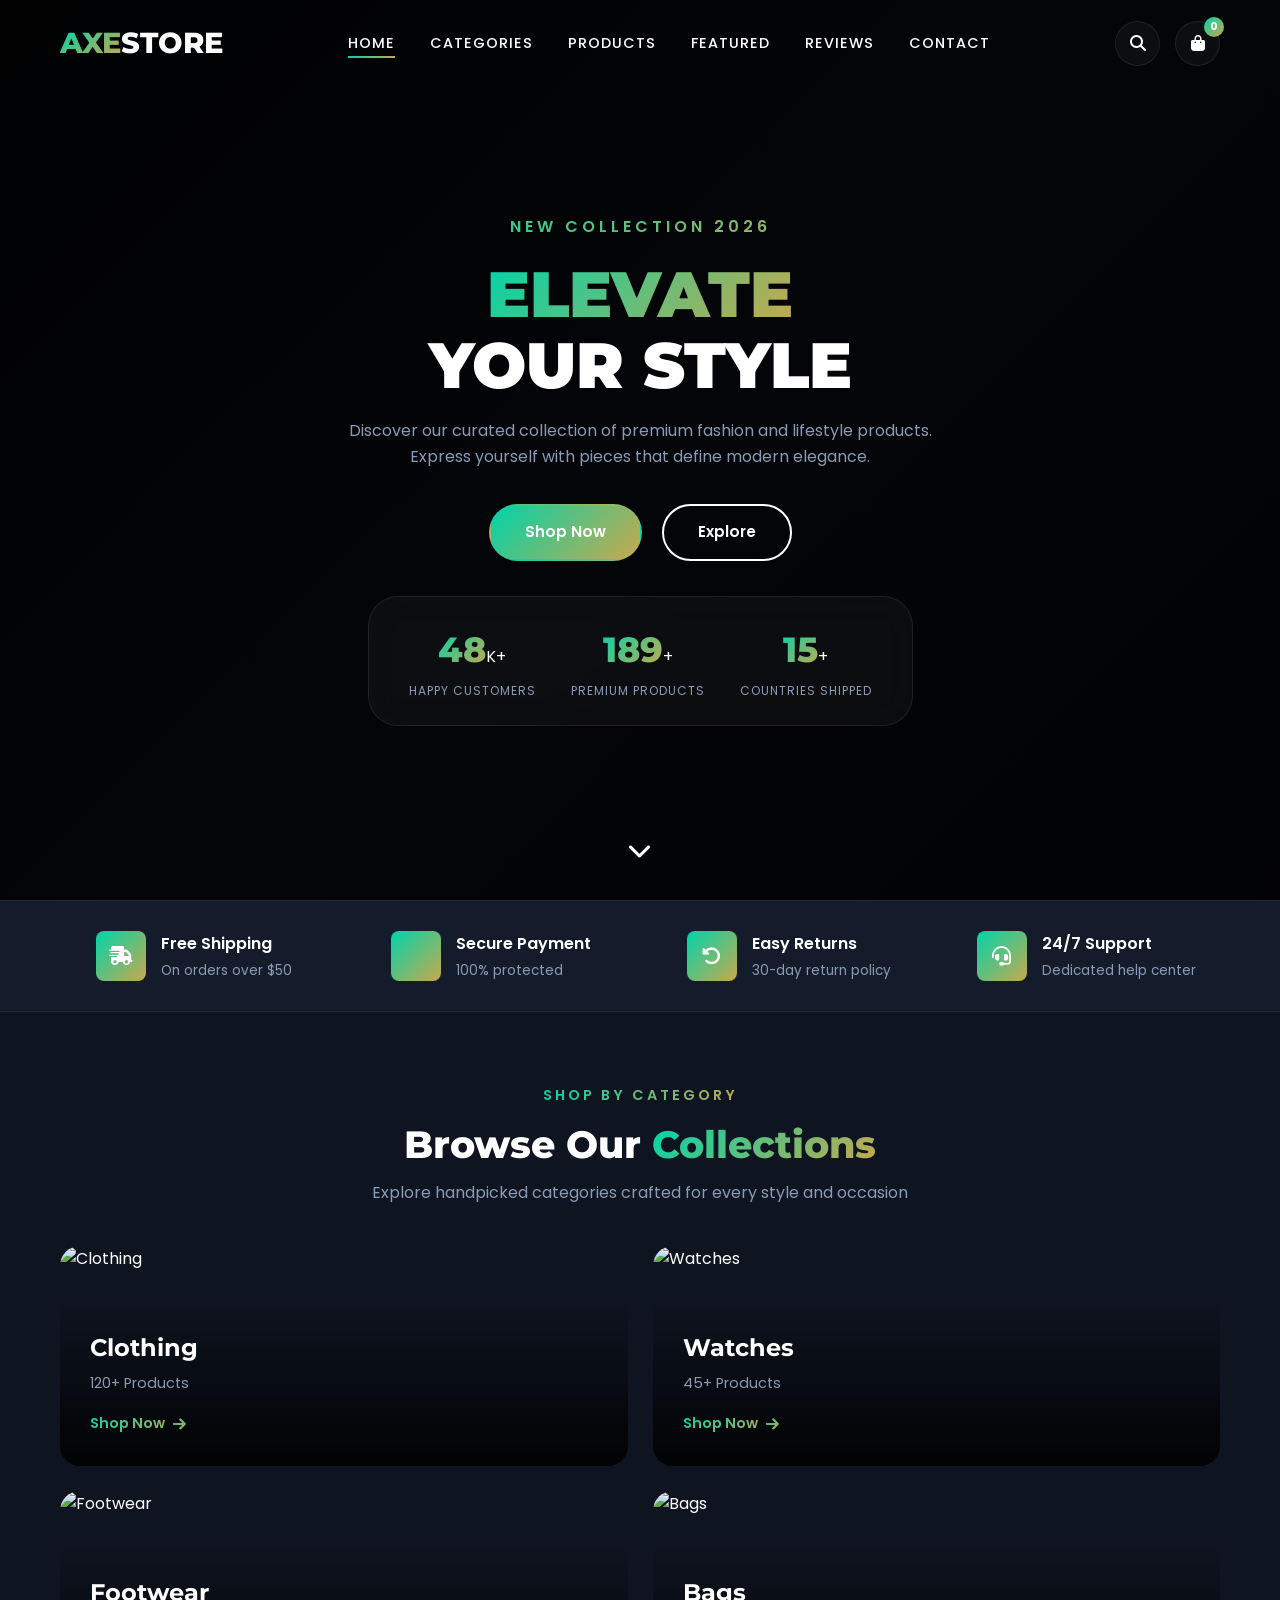
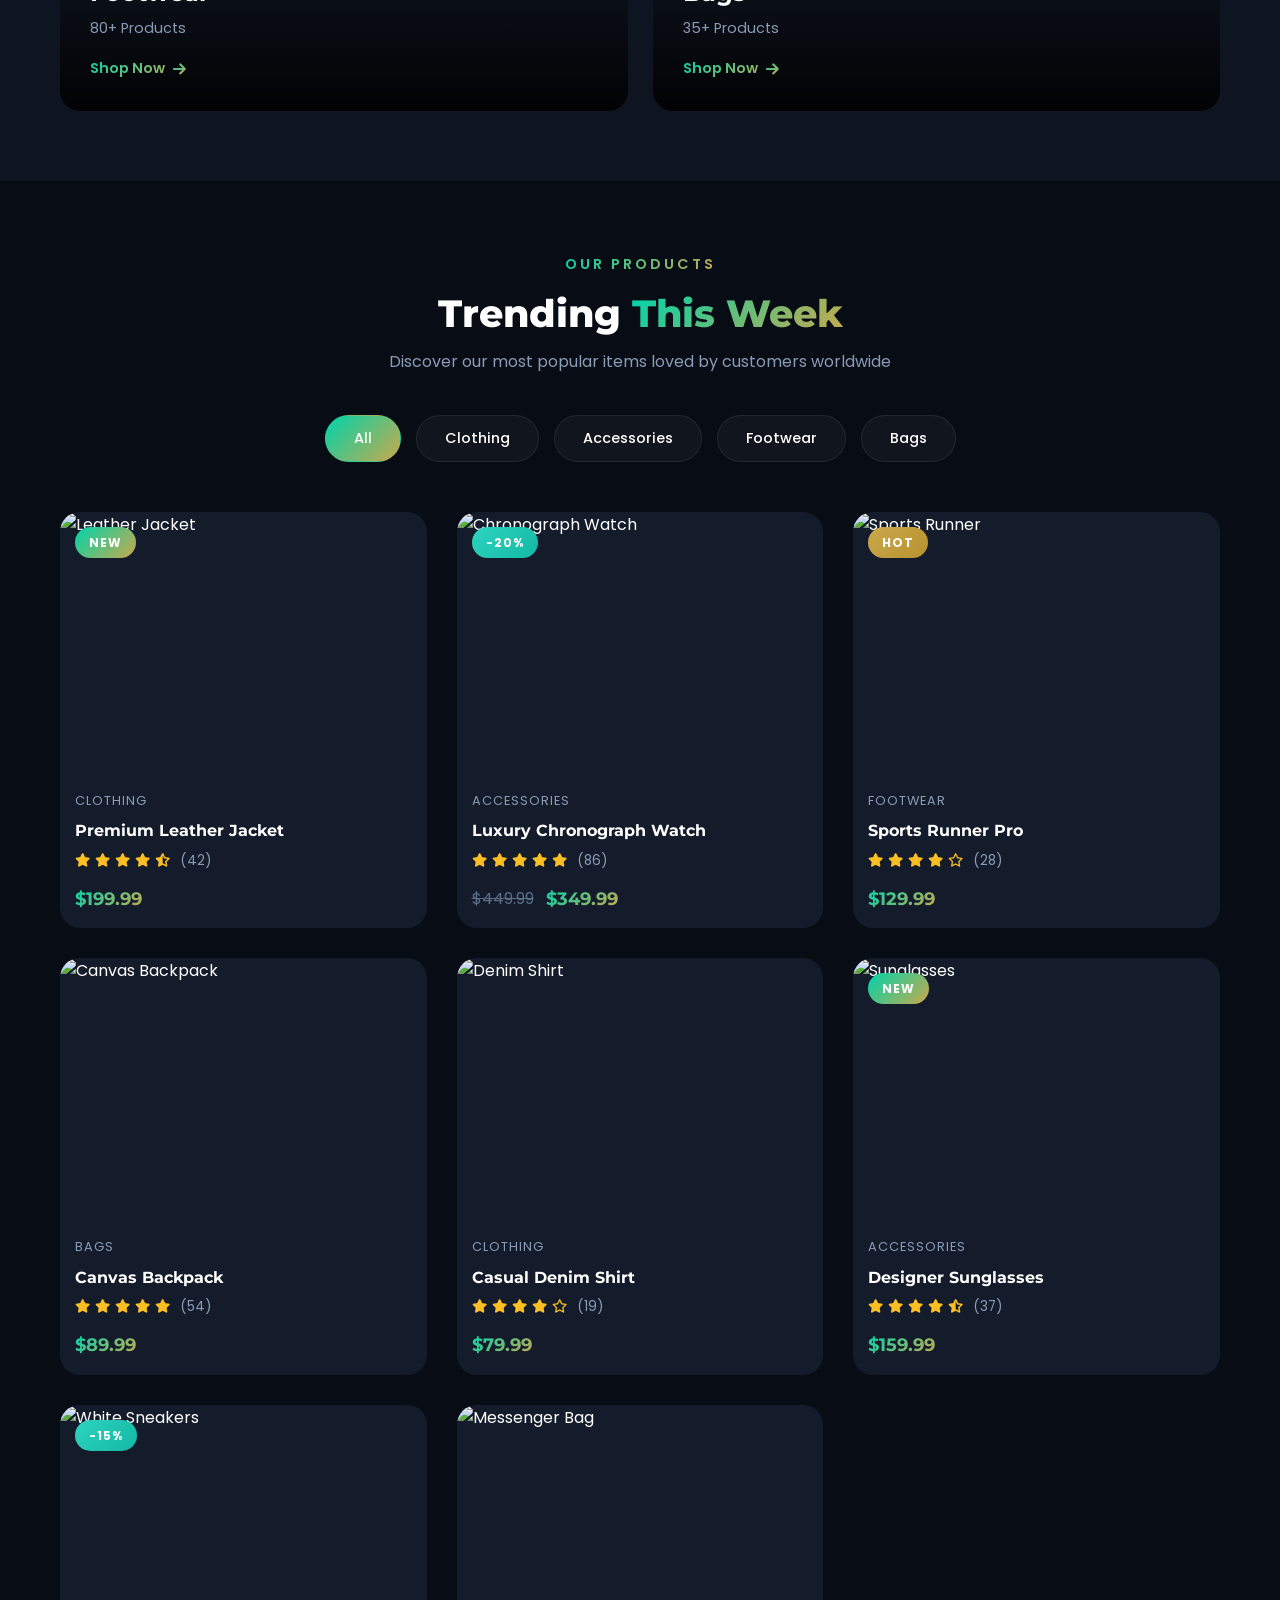
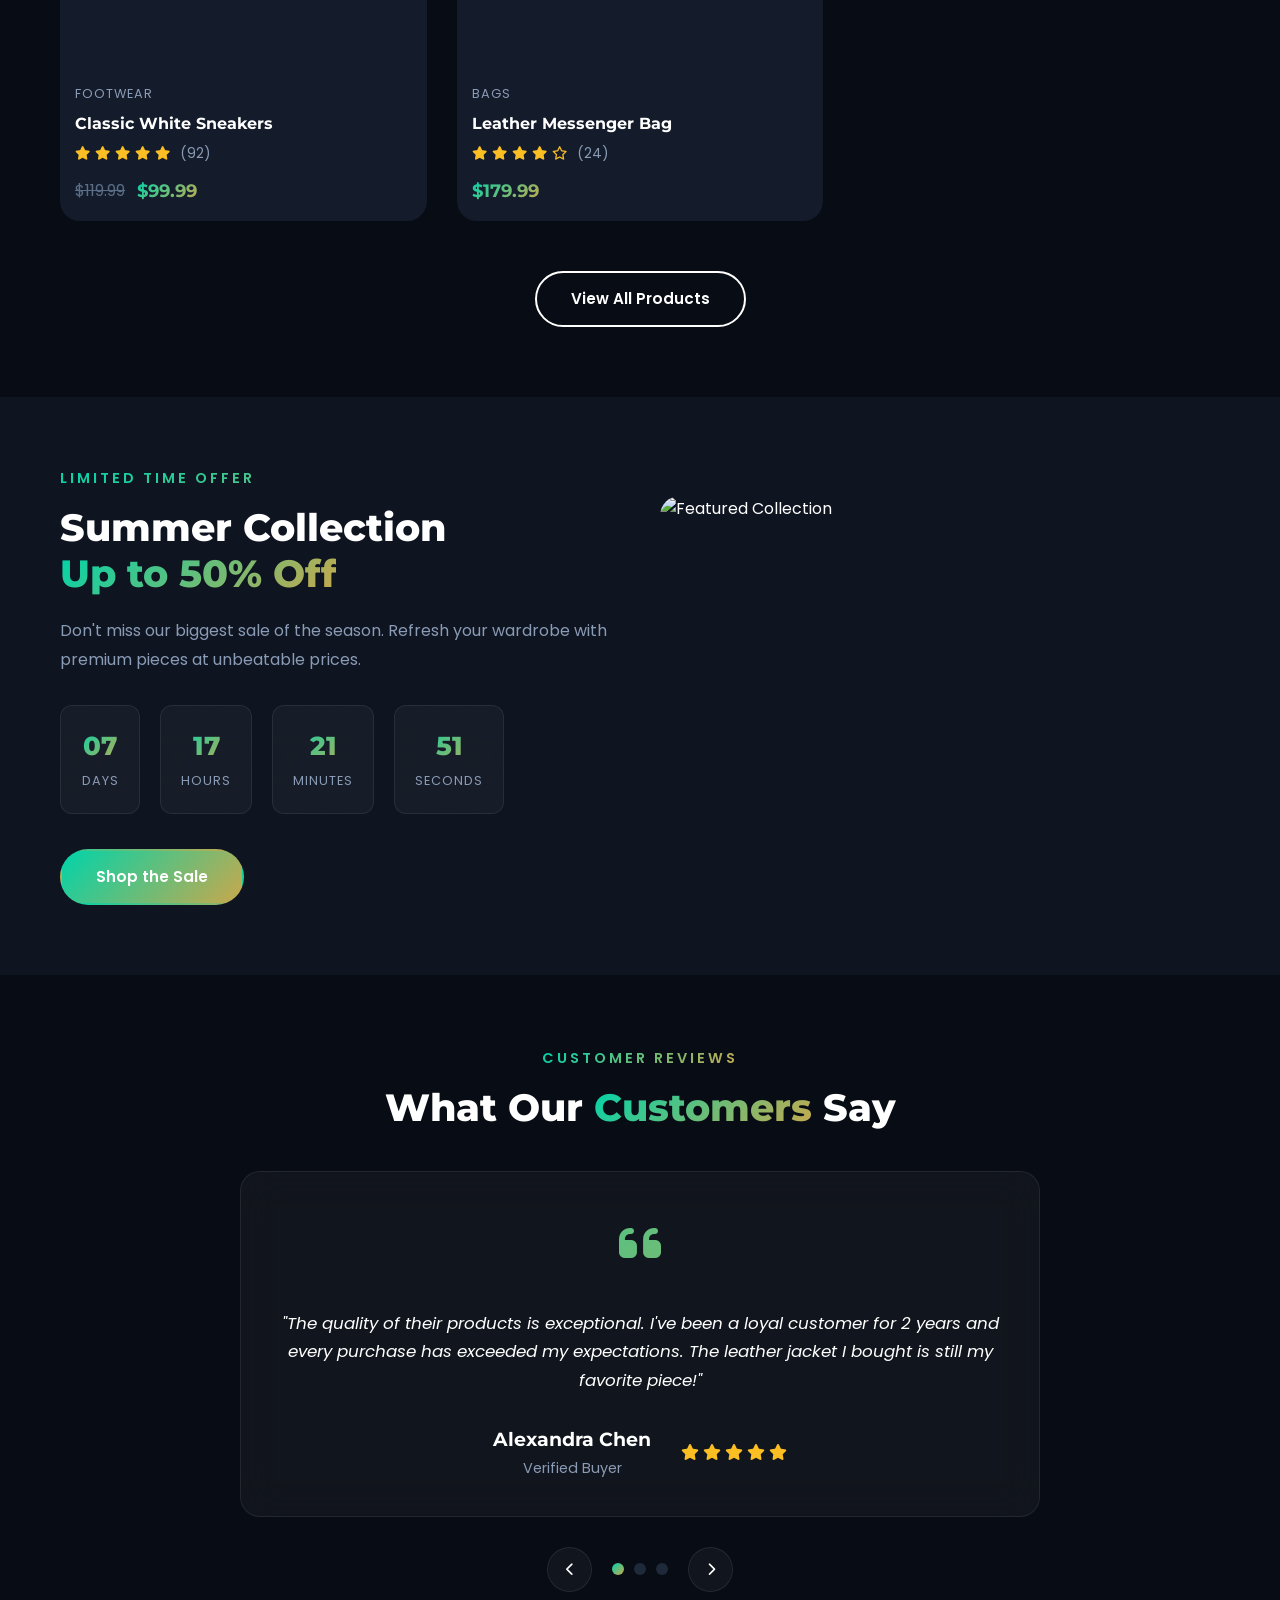
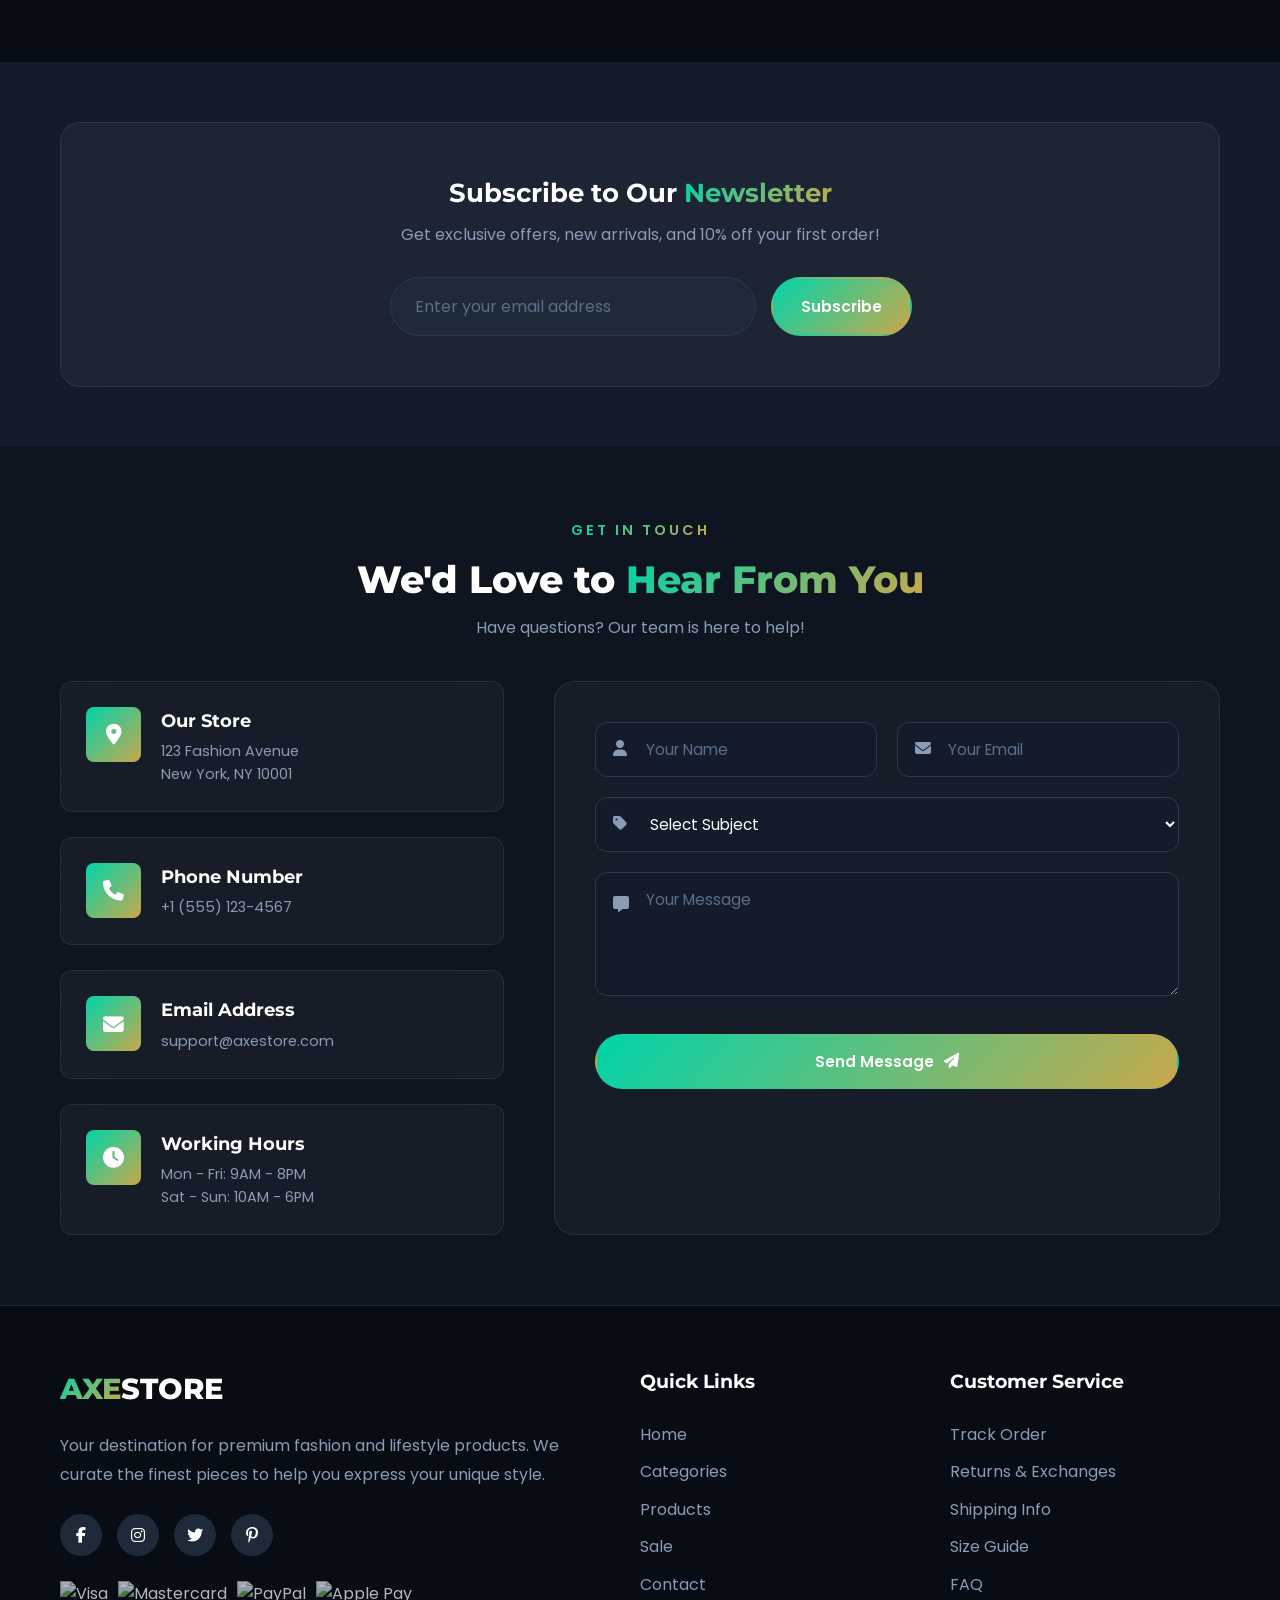
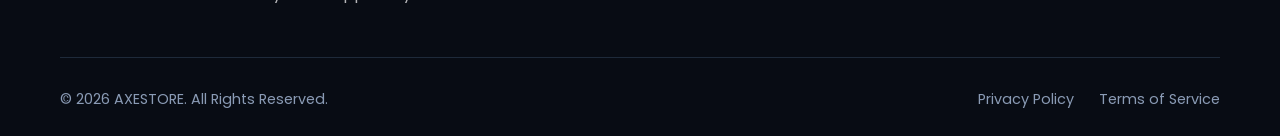
==== commit 3324fd13: "add search" ====
--- a/index.html
+++ b/index.html
@@ -59,6 +59,22 @@
             </div>
         </nav>
     </header>
+
+    <!-- Search Overlay -->
+    <div class="search-overlay-container" id="search-overlay-container">
+        <div class="search-container">
+            <button class="search-close" id="search-close" aria-label="Close search">
+                <i class="fas fa-times"></i>
+            </button>
+            <div class="search-form">
+                <i class="fas fa-search search-icon"></i>
+                <input type="text" id="search-input" placeholder="Search for products, categories..."
+                    autocomplete="off">
+            </div>
+            <div class="search-results-info" id="search-results-info"></div>
+            <div class="search-results-grid" id="search-results-grid"></div>
+        </div>
+    </div>
 
     <!-- Cart Sidebar -->
     <div class="cart-overlay" id="cart-overlay"></div>
--- a/styles.css
+++ b/styles.css
@@ -1,4 +1,3 @@
-
 /* CSS Variables */
 :root {
     /* Colors */
@@ -384,6 +383,184 @@
 
 .hamburger.active .bar:nth-child(3) {
     transform: rotate(-45deg) translate(6px, -6px);
+}
+
+/* Search Overlay */
+.search-overlay-container {
+    position: fixed;
+    top: 0;
+    left: 0;
+    width: 100%;
+    height: 100vh;
+    background: rgba(8, 12, 20, 0.95);
+    backdrop-filter: blur(20px);
+    z-index: 1050;
+    opacity: 0;
+    visibility: hidden;
+    transition: var(--transition);
+    display: flex;
+    align-items: flex-start;
+    justify-content: center;
+    padding-top: 100px;
+}
+
+.search-overlay-container.active {
+    opacity: 1;
+    visibility: visible;
+}
+
+.search-container {
+    width: 100%;
+    max-width: 800px;
+    padding: 0 20px;
+    position: relative;
+    transform: translateY(-50px);
+    opacity: 0;
+    transition: all 0.5s ease;
+}
+
+.search-overlay-container.active .search-container {
+    transform: translateY(0);
+    opacity: 1;
+}
+
+.search-close {
+    position: absolute;
+    top: -40px;
+    right: 20px;
+    background: transparent;
+    color: var(--text);
+    font-size: 1.5rem;
+    transition: var(--transition);
+}
+
+.search-close:hover {
+    color: var(--primary);
+    transform: scale(1.1);
+}
+
+.search-form {
+    position: relative;
+    width: 100%;
+}
+
+.search-icon {
+    position: absolute;
+    left: 20px;
+    top: 50%;
+    transform: translateY(-50%);
+    font-size: 1.5rem;
+    color: var(--text-muted);
+}
+
+#search-input {
+    width: 100%;
+    background: var(--glass-bg);
+    border: 2px solid var(--glass-border);
+    border-radius: var(--radius-xl);
+    padding: 20px 20px 20px 60px;
+    font-family: var(--font-heading);
+    font-size: 1.5rem;
+    font-weight: 600;
+    color: var(--text);
+    transition: var(--transition);
+}
+
+#search-input:focus {
+    outline: none;
+    border-color: var(--primary);
+    background: rgba(255, 255, 255, 0.08);
+}
+
+#search-input::placeholder {
+    color: var(--text-muted);
+}
+
+.search-results-info {
+    margin-top: 15px;
+    text-align: center;
+    color: var(--text-muted);
+    font-size: 1.1rem;
+    min-height: 25px;
+}
+
+.search-overlay-container {
+    overflow-y: auto;
+}
+
+.search-results-grid {
+    display: grid;
+    grid-template-columns: repeat(auto-fill, minmax(200px, 1fr));
+    gap: 20px;
+    margin-top: 25px;
+    max-height: 55vh;
+    overflow-y: auto;
+    padding: 5px;
+}
+
+.search-results-grid::-webkit-scrollbar {
+    width: 6px;
+}
+
+.search-results-grid::-webkit-scrollbar-track {
+    background: transparent;
+}
+
+.search-results-grid::-webkit-scrollbar-thumb {
+    background: var(--gray-light);
+    border-radius: 10px;
+}
+
+.search-result-card {
+    background: var(--glass-bg);
+    border: 1px solid var(--glass-border);
+    border-radius: var(--radius-md);
+    overflow: hidden;
+    cursor: pointer;
+    transition: var(--transition);
+}
+
+.search-result-card:hover {
+    transform: translateY(-5px);
+    border-color: var(--primary);
+    box-shadow: 0 10px 30px rgba(0, 212, 170, 0.15);
+}
+
+.search-result-card img {
+    width: 100%;
+    height: 180px;
+    object-fit: cover;
+}
+
+.search-result-card .result-info {
+    padding: 12px;
+}
+
+.search-result-card .result-info h4 {
+    font-family: var(--font-heading);
+    font-size: 0.9rem;
+    font-weight: 600;
+    margin-bottom: 4px;
+    white-space: nowrap;
+    overflow: hidden;
+    text-overflow: ellipsis;
+}
+
+.search-result-card .result-info .result-category {
+    font-size: 0.75rem;
+    text-transform: uppercase;
+    letter-spacing: 1px;
+    color: var(--text-muted);
+    margin-bottom: 6px;
+}
+
+.search-result-card .result-info .result-price {
+    font-family: var(--font-heading);
+    font-weight: 700;
+    background: var(--gradient);
+    -webkit-background-clip: text;
+    -webkit-text-fill-color: transparent;
+    background-clip: text;
 }
 
 /* Cart Sidebar */
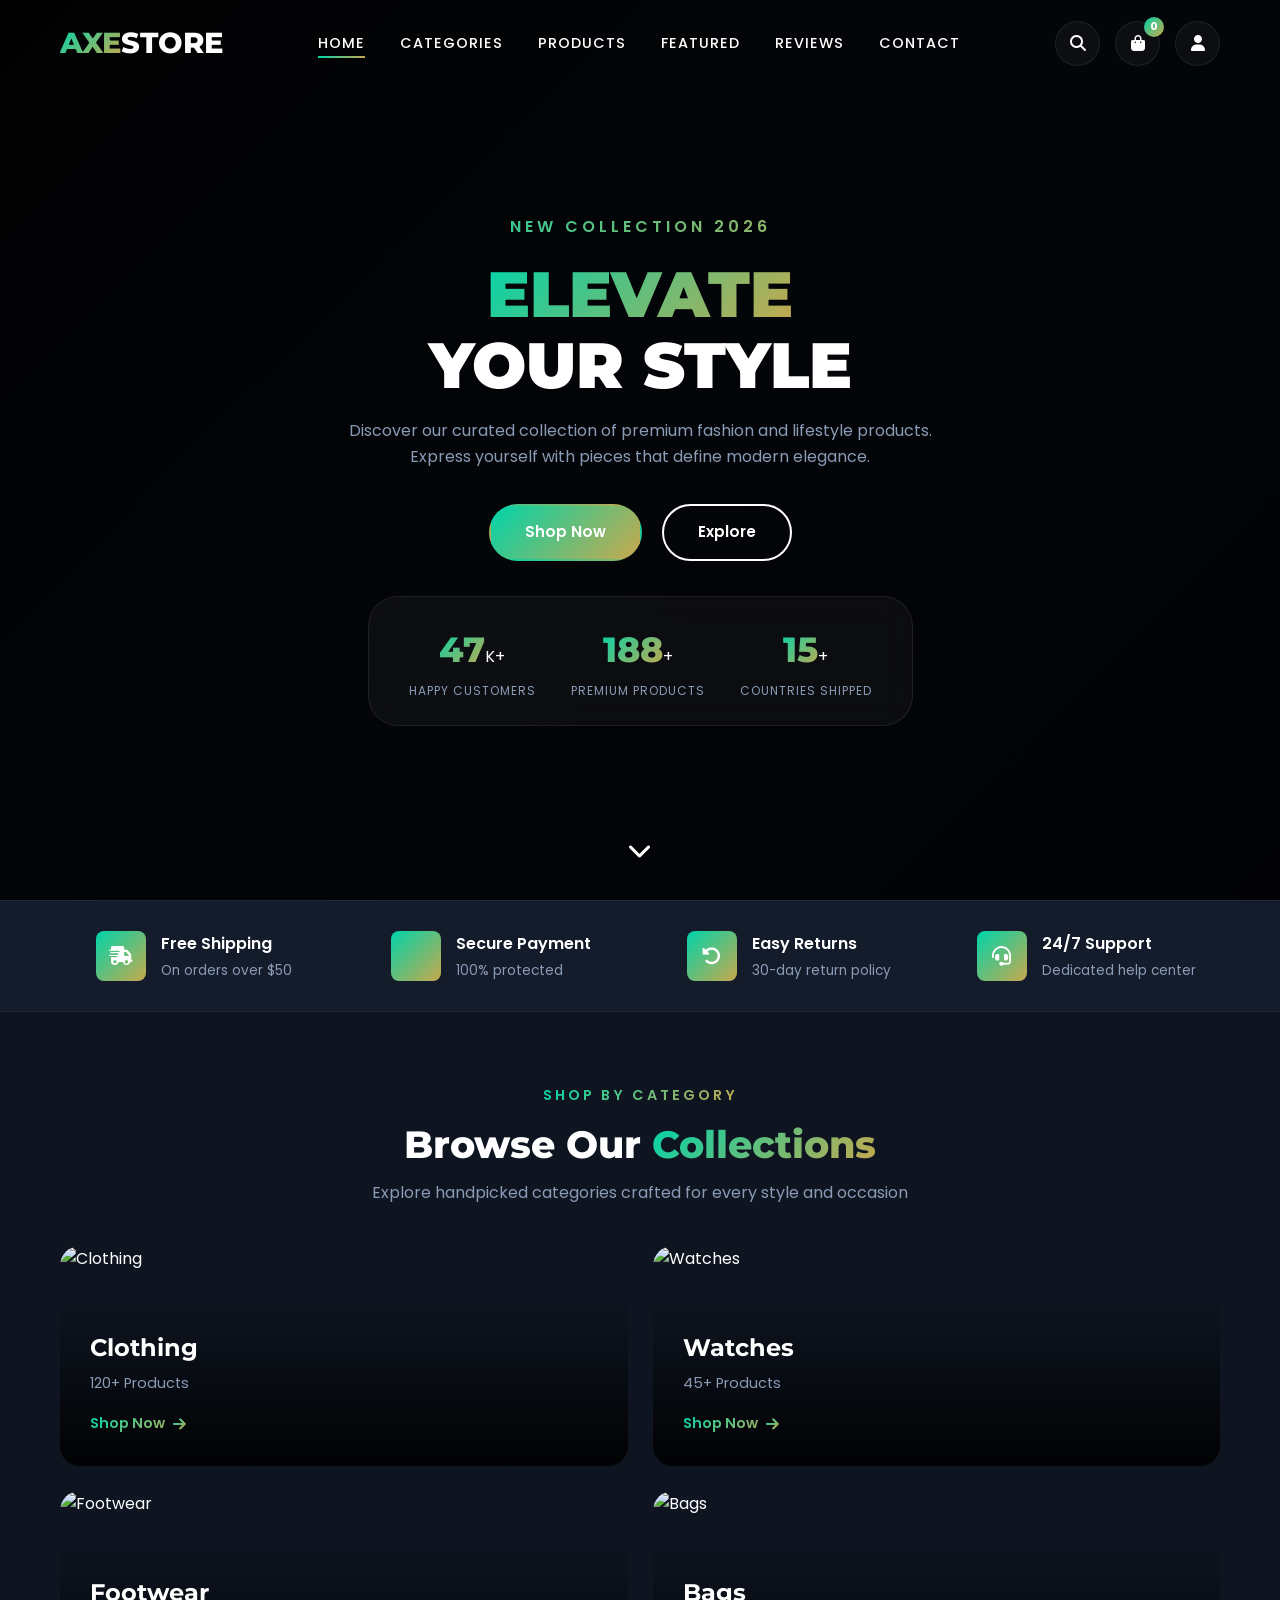
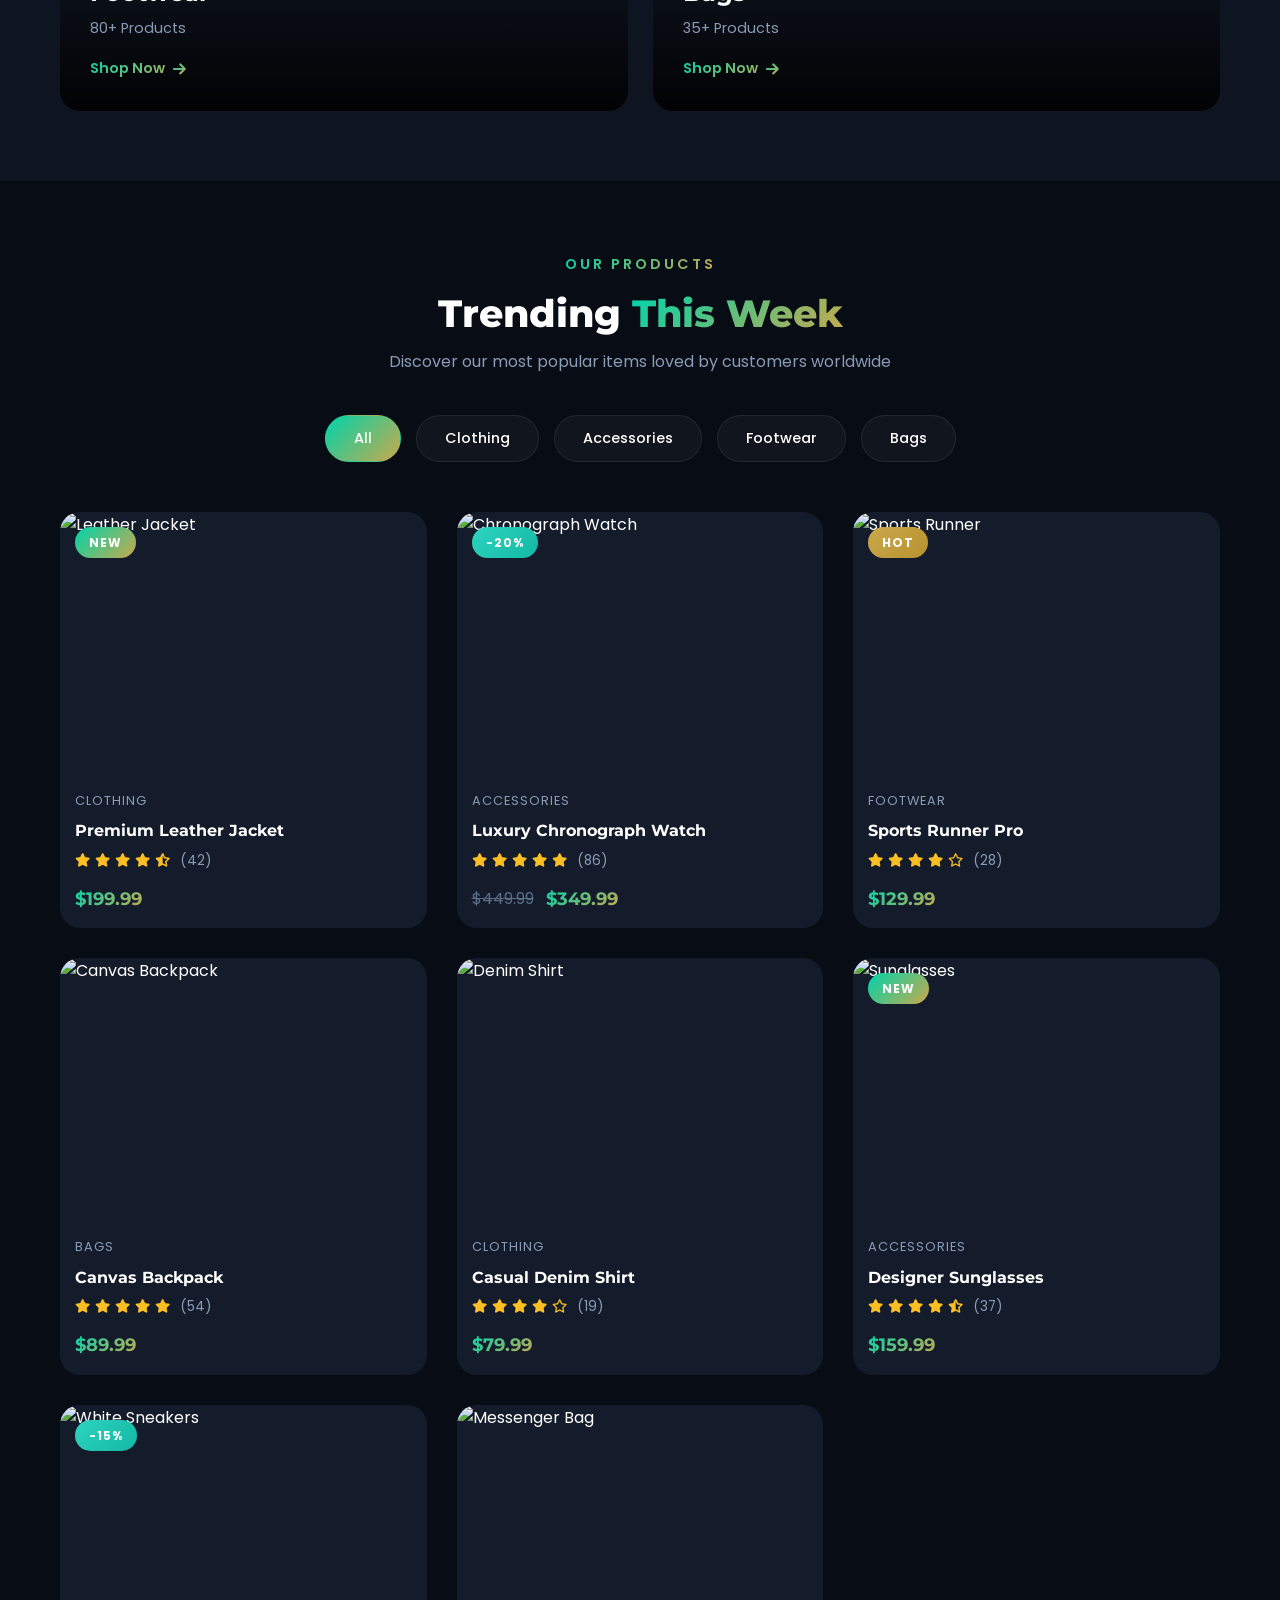
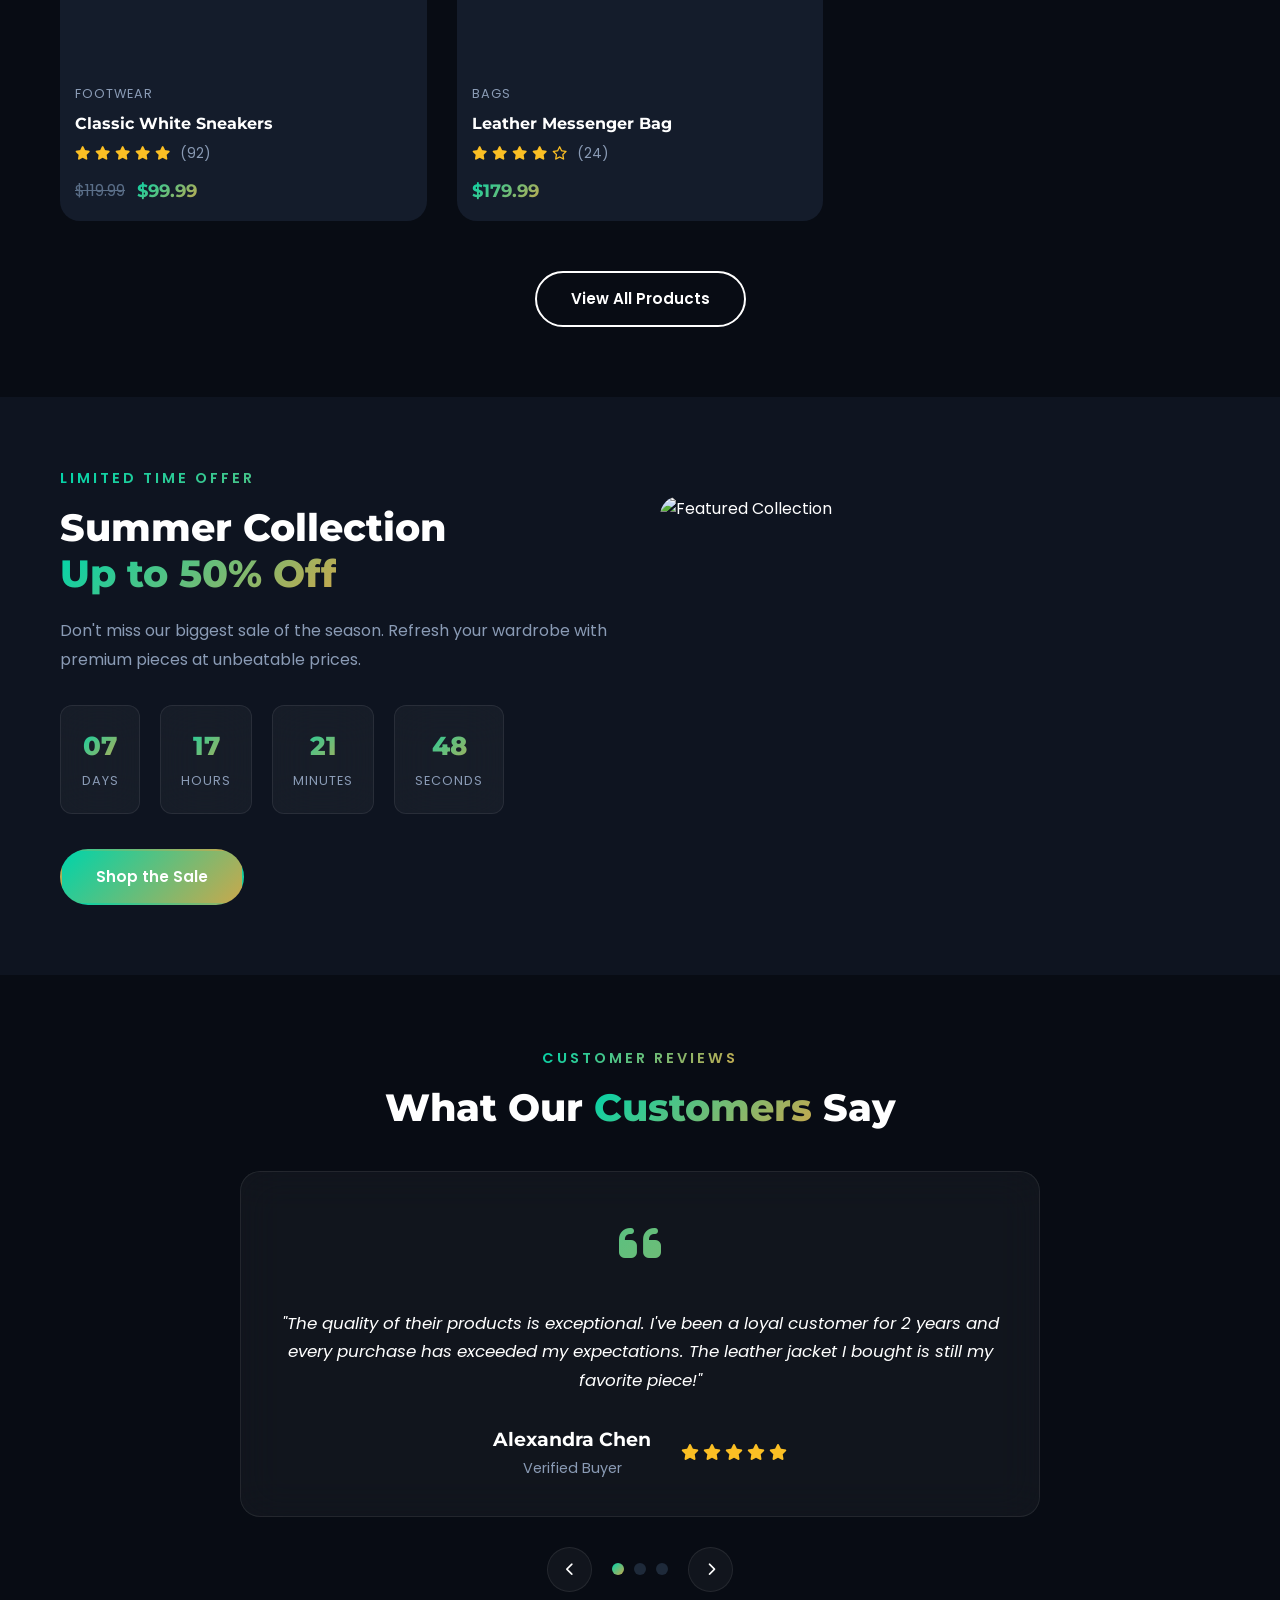
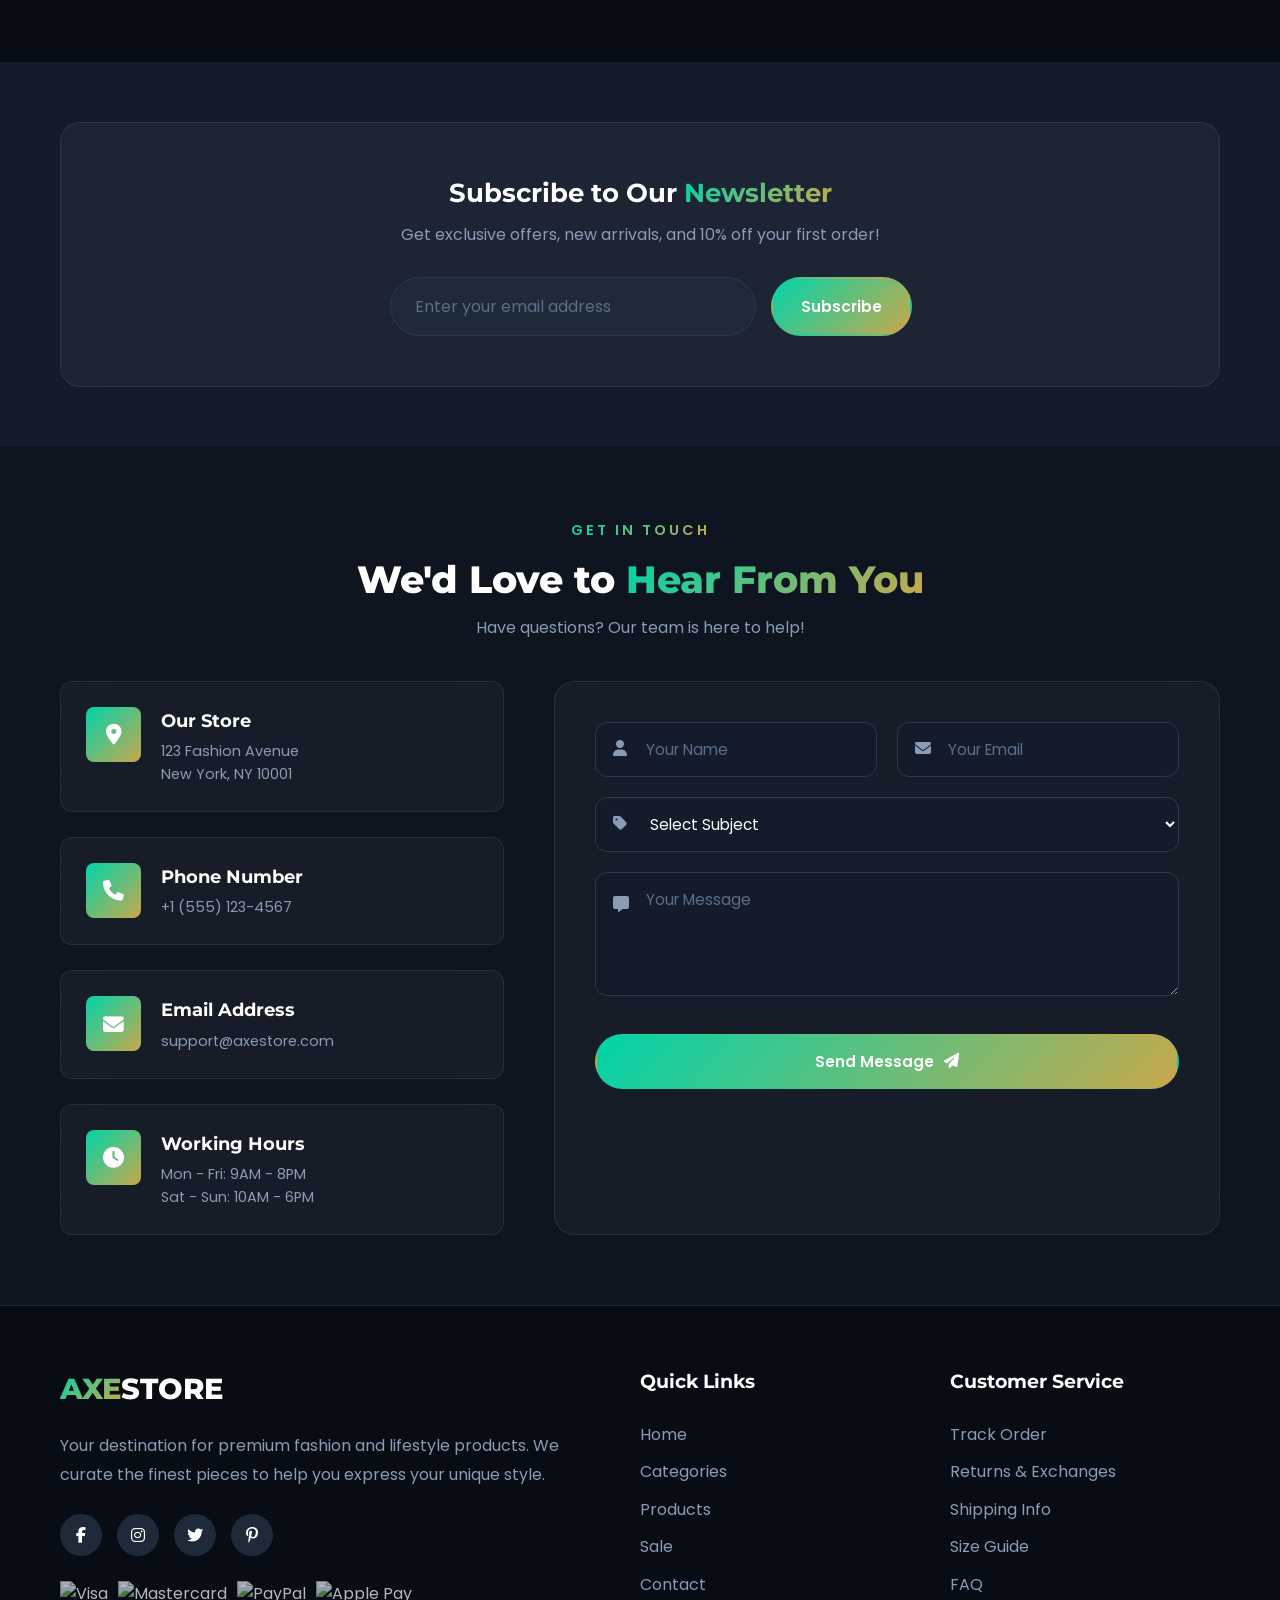
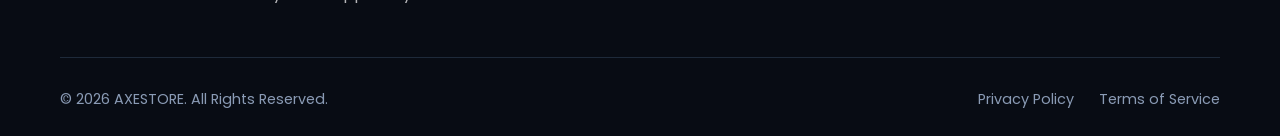
==== commit da915314: "feat: Implement authentication system with login/register forms, dedicated auth files, and integrati" ====
--- a/index.html
+++ b/index.html
@@ -14,6 +14,7 @@
         rel="stylesheet">
     <link rel="stylesheet" href="https://cdnjs.cloudflare.com/ajax/libs/font-awesome/6.5.1/css/all.min.css">
     <link rel="stylesheet" href="styles.css">
+    <link rel="stylesheet" href="auth.css">
 </head>
 
 <body>
@@ -49,6 +50,9 @@
                         <i class="fas fa-shopping-bag"></i>
                         <span class="cart-count" id="cart-count">0</span>
                     </button>
+                    <a href="auth.html" class="auth-btn" id="auth-btn" aria-label="User Account">
+                        <i class="fas fa-user"></i>
+                    </a>
                 </div>
 
                 <button class="hamburger" id="hamburger" aria-label="Toggle menu">
@@ -864,12 +868,76 @@
         </div>
     </footer>
 
-    <!-- Back to Top Button -->
-    <button id="back-to-top" aria-label="Back to top">
+    <!-- Auth Overlay -->
+    <div class="auth-overlay" id="auth-overlay">
+        <div class="auth-container" id="auth-container">
+            <button class="auth-close" id="auth-close" aria-label="Close authentication">
+                <i class="fas fa-times"></i>
+            </button>
+
+            <!-- Login Form -->
+            <div class="auth-box login-box active" id="login-box">
+                <div class="auth-header">
+                    <h2>Welcome <span class="gradient-text">Back</span></h2>
+                    <p>Log in to your account to continue</p>
+                </div>
+                <form id="login-form" class="auth-form">
+                    <div class="form-group">
+                        <input type="email" id="login-email" placeholder="Email Address" required>
+                        <span class="form-icon"><i class="fas fa-envelope"></i></span>
+                    </div>
+                    <div class="form-group">
+                        <input type="password" id="login-password" placeholder="Password" required>
+                        <span class="form-icon"><i class="fas fa-lock"></i></span>
+                    </div>
+                    <div class="form-options">
+                        <label class="remember-me">
+                            <input type="checkbox"> <span>Remember me</span>
+                        </label>
+                        <a href="#" class="forgot-password">Forgot Password?</a>
+                    </div>
+                    <button type="submit" class="btn btn-primary btn-block">Log In</button>
+                    <p class="auth-switch">Don't have an account? <a href="#" id="go-to-register">Register</a></p>
+                </form>
+            </div>
+
+            <!-- Register Form -->
+            <div class="auth-box register-box" id="register-box">
+                <div class="auth-header">
+                    <h2>Create <span class="gradient-text">Account</span></h2>
+                    <p>Join AXESTORE for a premium experience</p>
+                </div>
+                <form id="register-form" class="auth-form">
+                    <div class="form-group">
+                        <input type="text" id="register-name" placeholder="Full Name" required>
+                        <span class="form-icon"><i class="fas fa-user"></i></span>
+                    </div>
+                    <div class="form-group">
+                        <input type="email" id="register-email" placeholder="Email Address" required>
+                        <span class="form-icon"><i class="fas fa-envelope"></i></span>
+                    </div>
+                    <div class="form-group">
+                        <input type="password" id="register-password" placeholder="Password" required>
+                        <span class="form-icon"><i class="fas fa-lock"></i></span>
+                    </div>
+                    <div class="form-group">
+                        <input type="password" id="register-confirm-password" placeholder="Confirm Password" required>
+                        <span class="form-icon"><i class="fas fa-lock-circle"></i></span>
+                    </div>
+                    <button type="submit" class="btn btn-primary btn-block">Create Account</button>
+                    <p class="auth-switch">Already have an account? <a href="#" id="go-to-login">Log In</a></p>
+                </form>
+            </div>
+        </div>
+    </div>
+
+    <!-- Back to Top -->
+    <button id="back-to-top" class="back-to-top" aria-label="Back to top">
         <i class="fas fa-arrow-up"></i>
     </button>
 
     <script src="script.js"></script>
+    <script src="auth.js"></script>
 </body>
 
 </html>
--- a/auth.css
+++ b/auth.css
@@ -0,0 +1,210 @@
+/* Auth Styles */
+.auth-btn {
+    width: 45px;
+    height: 45px;
+    background: var(--glass-bg);
+    border: 1px solid var(--glass-border);
+    border-radius: 50%;
+    display: flex;
+    align-items: center;
+    justify-content: center;
+    color: var(--text);
+    font-size: 1rem;
+    transition: var(--transition);
+    position: relative;
+}
+
+.auth-btn:hover {
+    background: var(--gradient);
+    border-color: transparent;
+    transform: translateY(-3px);
+}
+
+.auth-overlay {
+    position: fixed;
+    top: 0;
+    left: 0;
+    width: 100%;
+    height: 100vh;
+    background: rgba(8, 12, 20, 0.9);
+    backdrop-filter: blur(15px);
+    z-index: 2000;
+    display: flex;
+    align-items: center;
+    justify-content: center;
+    opacity: 0;
+    visibility: hidden;
+    transition: var(--transition);
+}
+
+.auth-overlay.active {
+    opacity: 1;
+    visibility: visible;
+}
+
+.auth-container {
+    width: 100%;
+    max-width: 450px;
+    background: var(--dark-light);
+    border: 1px solid var(--glass-border);
+    border-radius: var(--radius-lg);
+    padding: 40px;
+    position: relative;
+    transform: scale(0.9);
+    transition: var(--transition);
+    box-shadow: var(--glass-shadow);
+}
+
+.auth-overlay.active .auth-container {
+    transform: scale(1);
+}
+
+.auth-close {
+    position: absolute;
+    top: 20px;
+    right: 20px;
+    background: transparent;
+    color: var(--text-muted);
+    font-size: 1.2rem;
+    transition: var(--transition);
+}
+
+.auth-close:hover {
+    color: var(--primary);
+    transform: rotate(90deg);
+}
+
+.auth-box {
+    display: none;
+}
+
+.auth-box.active {
+    display: block;
+    animation: fadeIn 0.5s ease;
+}
+
+@keyframes fadeIn {
+    from {
+        opacity: 0;
+        transform: translateY(10px);
+    }
+
+    to {
+        opacity: 1;
+        transform: translateY(0);
+    }
+}
+
+.auth-header {
+    text-align: center;
+    margin-bottom: 30px;
+}
+
+.auth-header h2 {
+    font-family: var(--font-heading);
+    font-size: 2rem;
+    font-weight: 800;
+    margin-bottom: 8px;
+}
+
+.auth-header p {
+    color: var(--text-muted);
+    font-size: 0.95rem;
+}
+
+.auth-form .form-group {
+    position: relative;
+    margin-bottom: 20px;
+}
+
+.auth-form .form-group input {
+    width: 100%;
+    background: var(--glass-bg);
+    border: 1px solid var(--glass-border);
+    border-radius: var(--radius-md);
+    padding: 14px 15px 14px 45px;
+    color: var(--text);
+    font-family: inherit;
+    font-size: 0.95rem;
+    transition: var(--transition);
+}
+
+.auth-form .form-group input:focus {
+    outline: none;
+    border-color: var(--primary);
+    background: rgba(255, 255, 255, 0.08);
+}
+
+.auth-form .form-icon {
+    position: absolute;
+    left: 15px;
+    top: 50%;
+    transform: translateY(-50%);
+    color: var(--text-muted);
+    font-size: 1rem;
+    transition: var(--transition);
+}
+
+.auth-form .form-group input:focus+.form-icon {
+    color: var(--primary);
+}
+
+.form-options {
+    display: flex;
+    align-items: center;
+    justify-content: space-between;
+    margin-bottom: 25px;
+    font-size: 0.85rem;
+}
+
+.remember-me {
+    display: flex;
+    align-items: center;
+    gap: 8px;
+    cursor: pointer;
+    color: var(--text-muted);
+}
+
+.remember-me input {
+    cursor: pointer;
+    accent-color: var(--primary);
+}
+
+.forgot-password {
+    color: var(--primary);
+    font-weight: 500;
+}
+
+.forgot-password:hover {
+    text-decoration: underline;
+}
+
+.auth-switch {
+    text-align: center;
+    margin-top: 25px;
+    font-size: 0.9rem;
+    color: var(--text-muted);
+}
+
+.auth-switch a {
+    color: var(--primary);
+    font-weight: 600;
+}
+
+.auth-switch a:hover {
+    text-decoration: underline;
+}
+
+/* User Avatar Style when logged in */
+.user-avatar {
+    width: 32px;
+    height: 32px;
+    background: var(--gradient);
+    border-radius: 50%;
+    display: flex;
+    align-items: center;
+    justify-content: center;
+    font-weight: 700;
+    font-size: 0.8rem;
+    color: white;
+}
